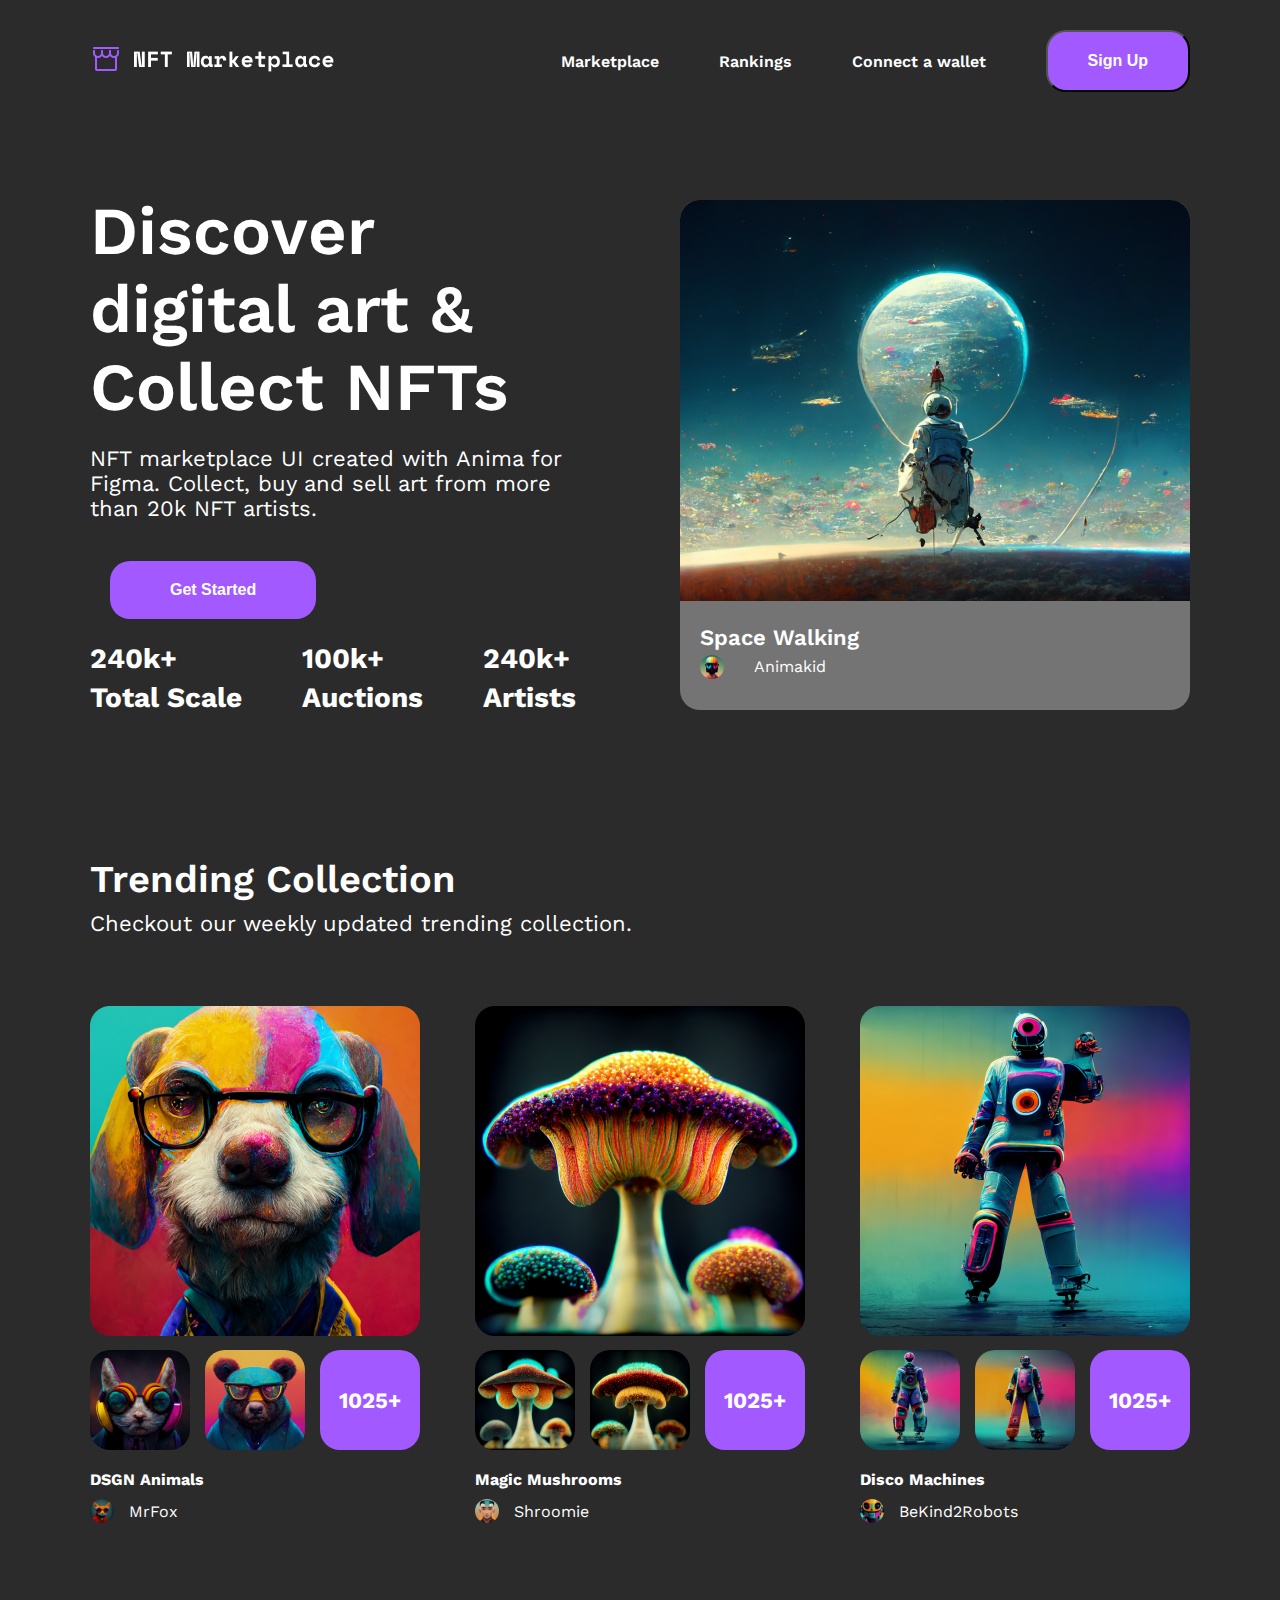
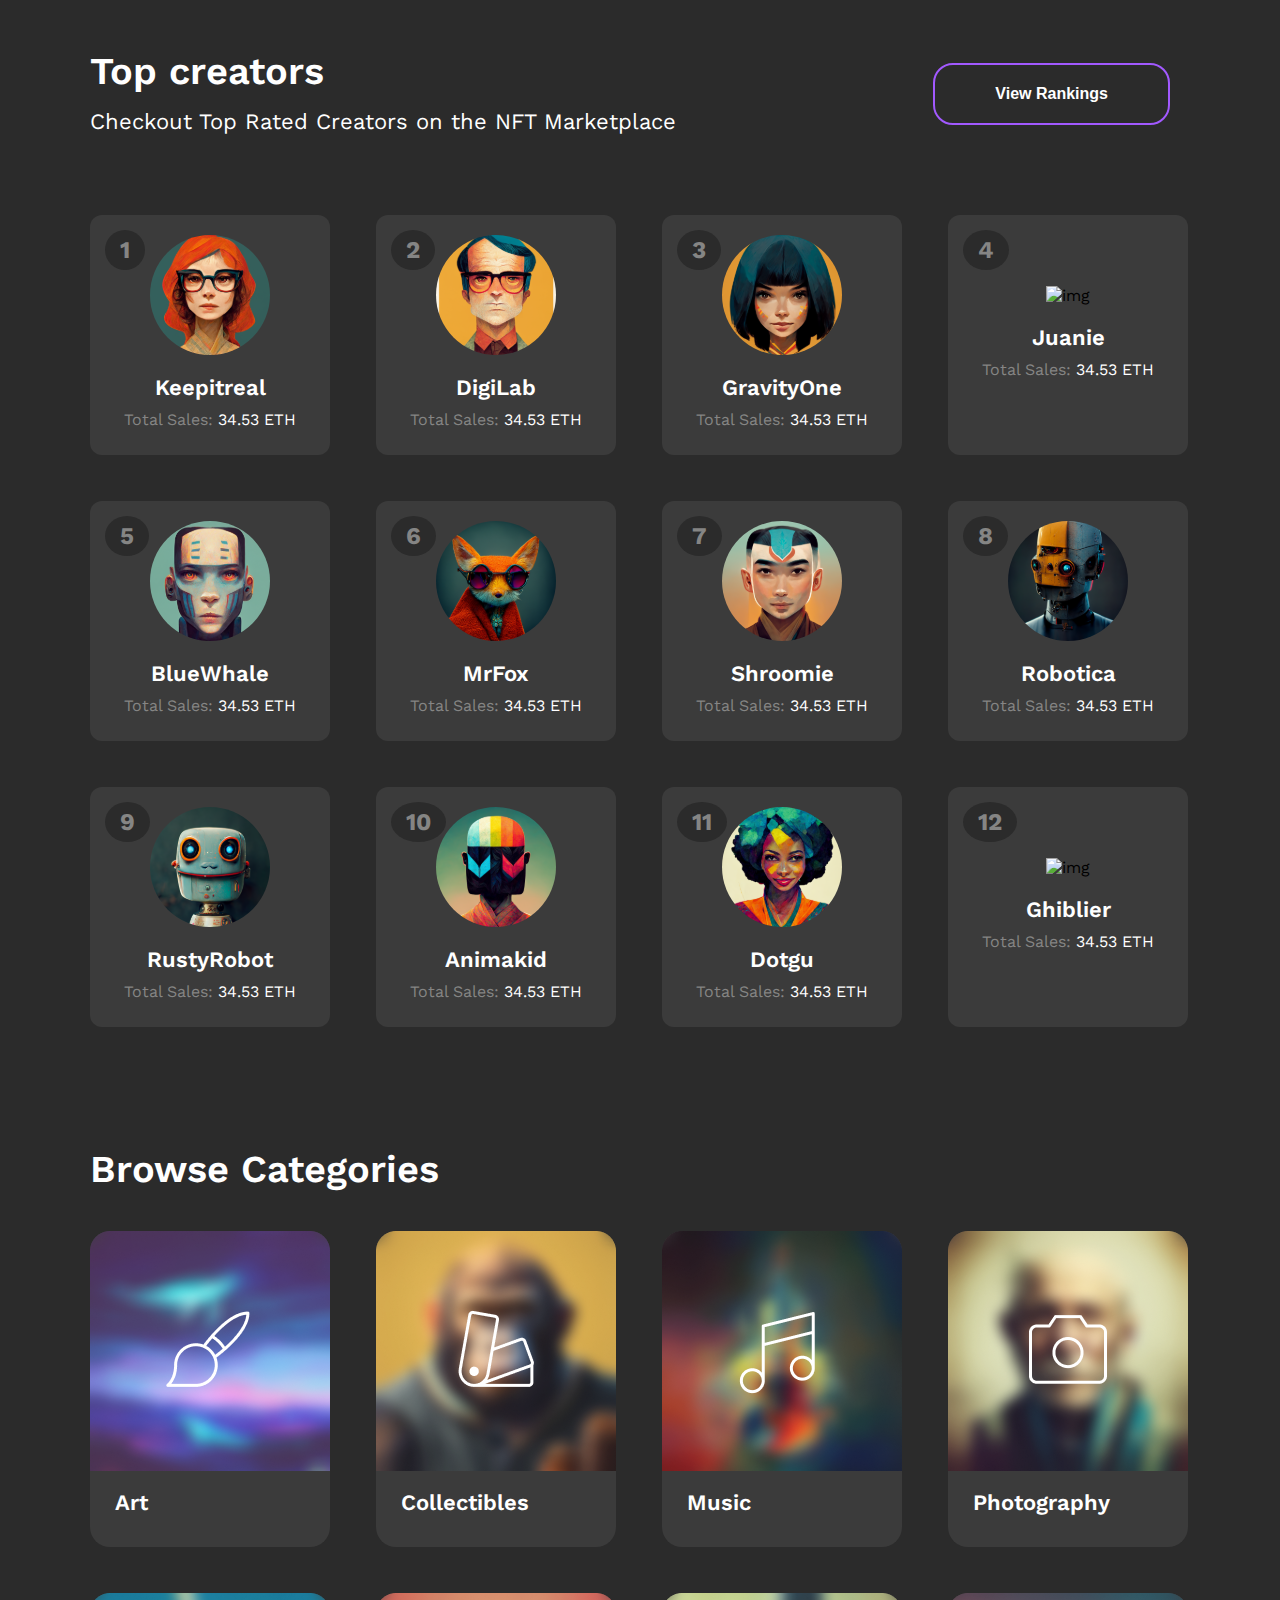
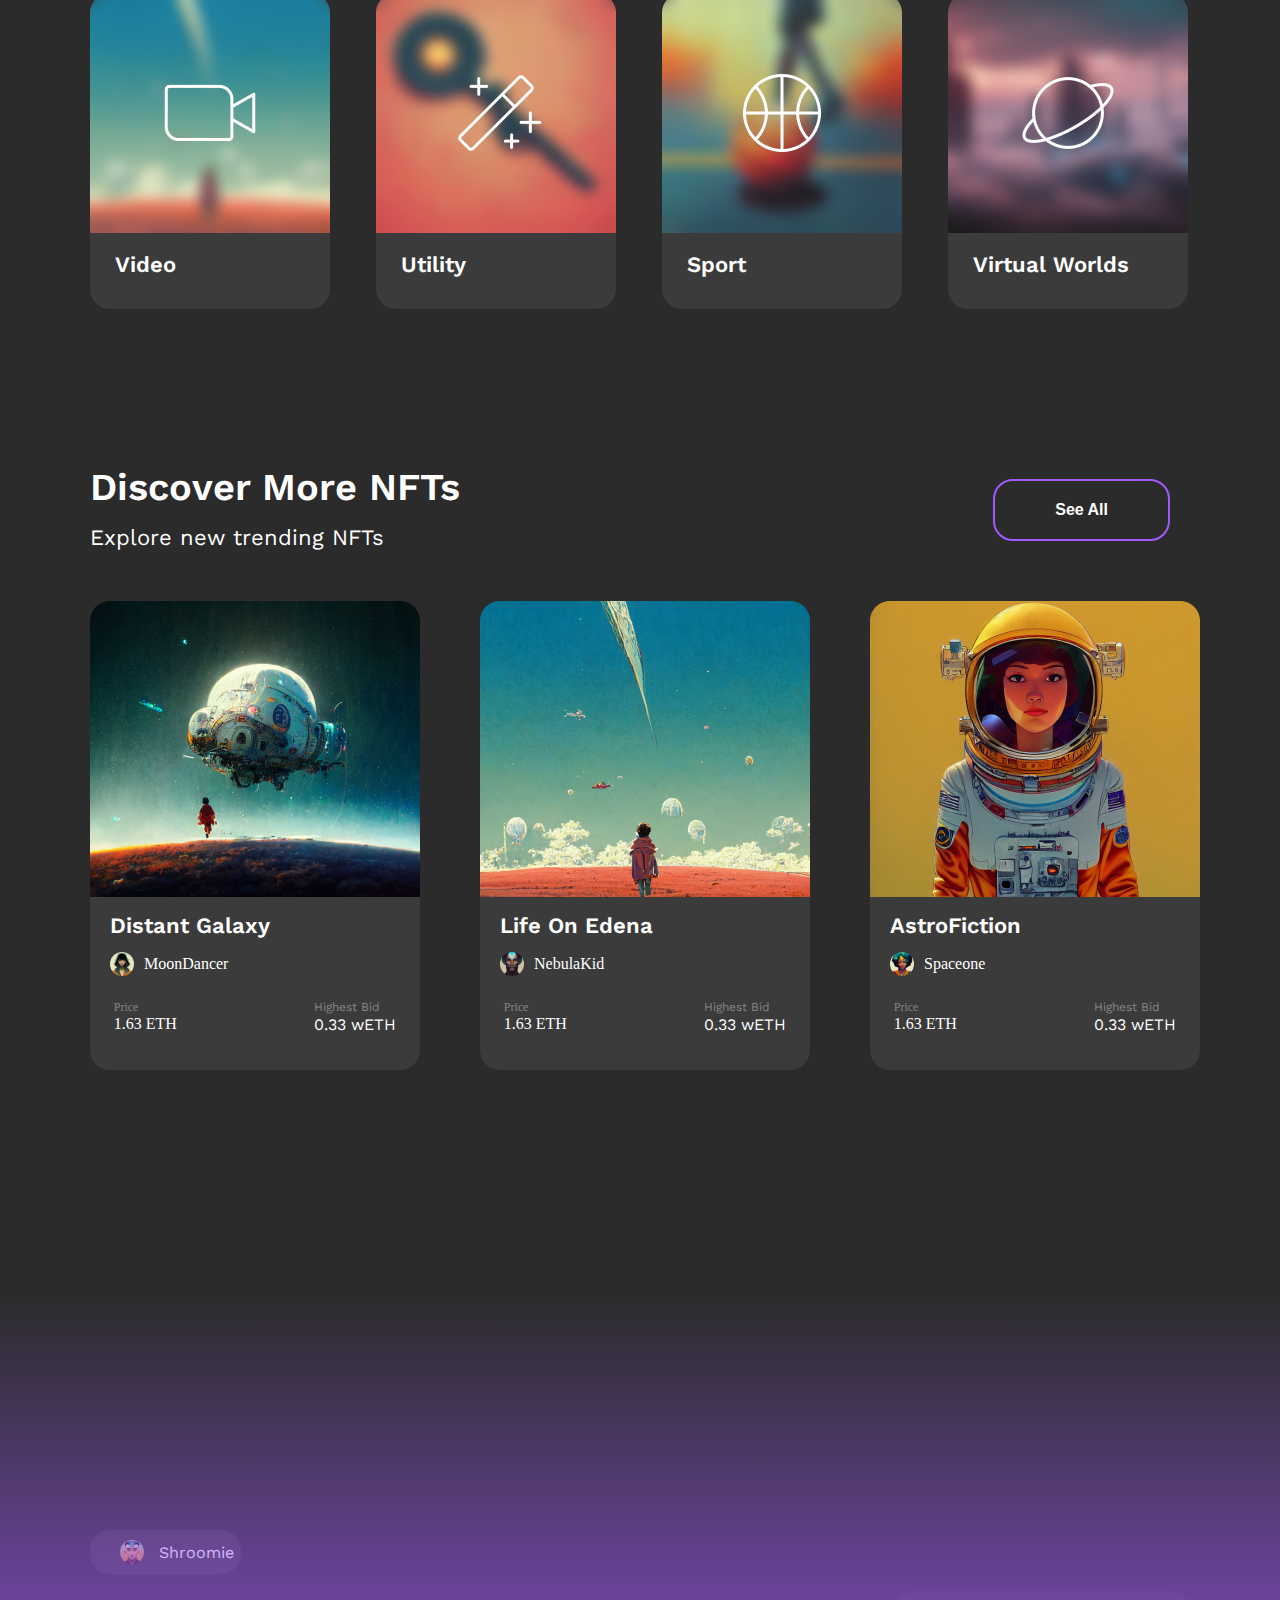
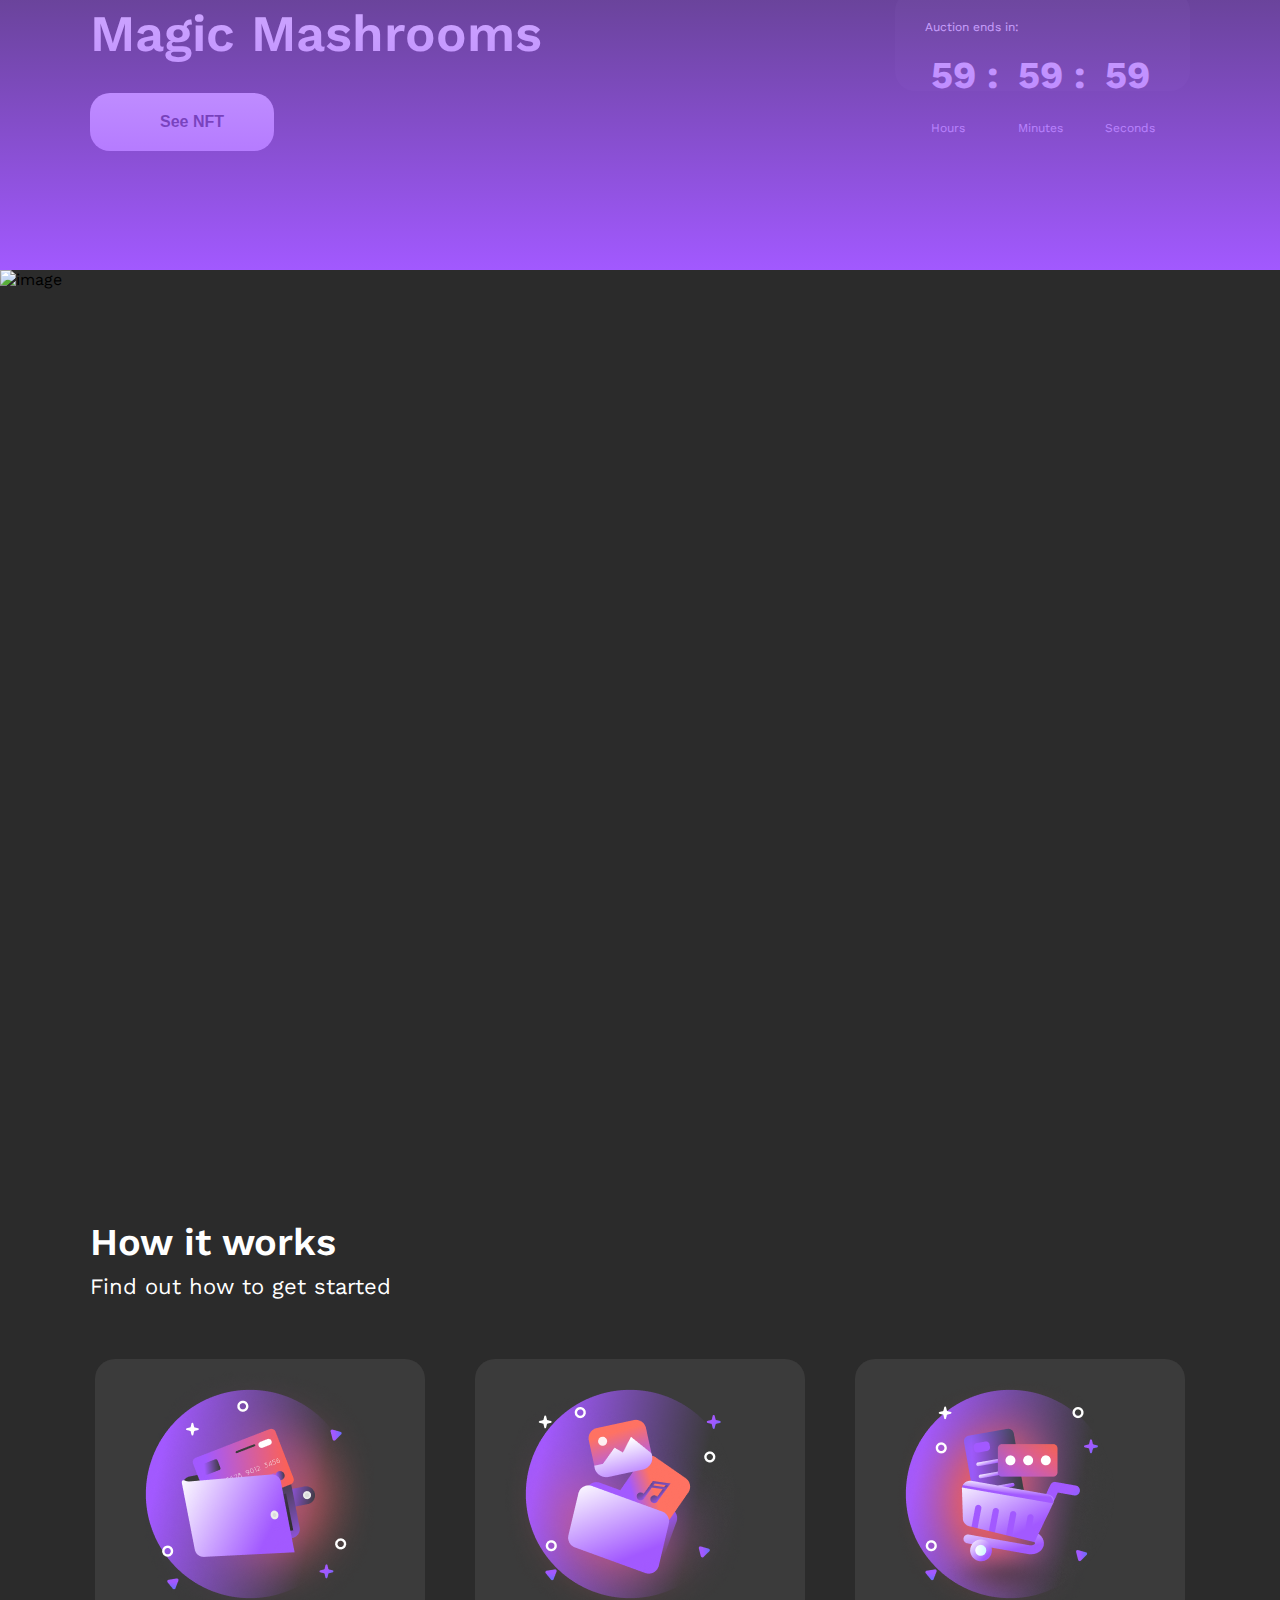
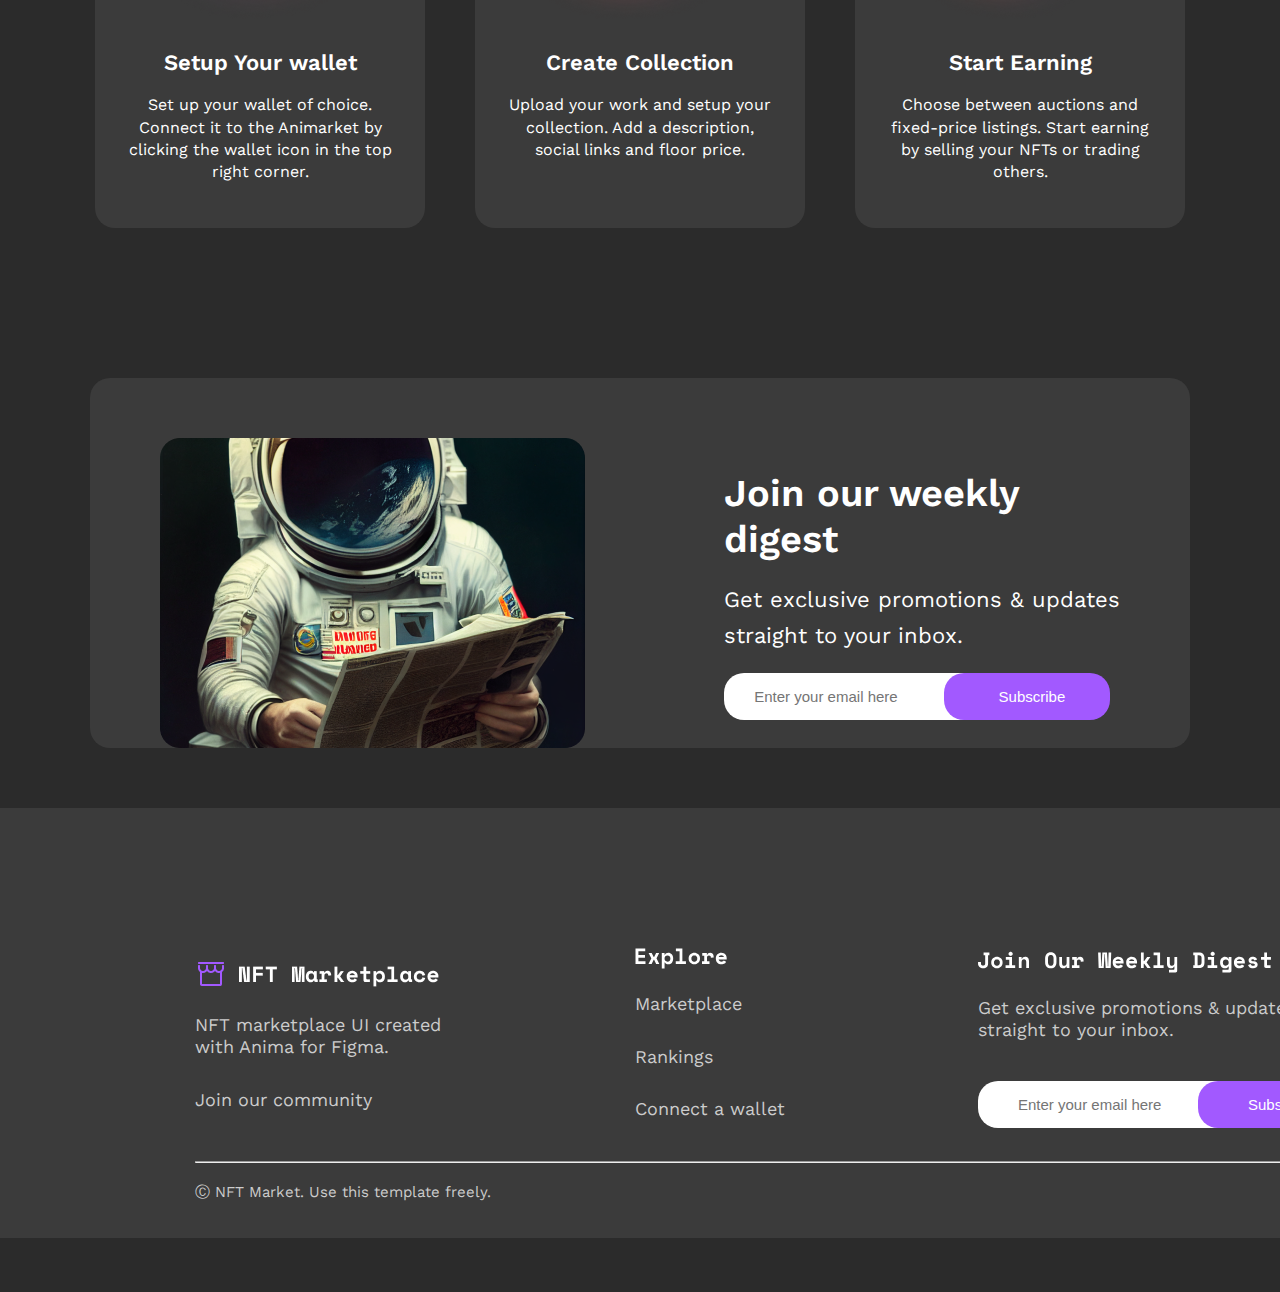
==== index.html @ fbba8bc4 "butkon" ====
<!DOCTYPE html>
<html lang="en">
<head>
    <meta charset="UTF-8">
    <meta name="viewport" content="width=device-width, initial-scale=1.0">
    <title>nft</title>
    <link rel="stylesheet" href="./style.css">
    <link href="https://fonts.googleapis.com/css2?family=Work+Sans:ital,wght@0,100..900;1,100..900&display=swap" rel="stylesheet">
    <link href="https://unpkg.com/aos@2.3.1/dist/aos.css" rel="stylesheet">
</head>
<body>
    <header id="header">
        <div class="container">
            <div class="header">
           <div class="header-img">
            <img src="./img/logo.png" alt="img">
           </div>
           <div class="header-nav">
            <a href="./marketplace.html">Marketplace</a>
            <a href="#">Rankings</a>
            <a href="#">Connect a wallet</a>
            <button><ion-icon name="person-outline"></ion-icon>Sign Up</button>
           </div>
            </div>
        </div>
    </header>
    <section id="hero">
        <div class="container">
            <div class="hero">
                <div class="hero-text">
                  <h1>Discover <br>digital art & <br> Collect NFTs</h1>
                    <p>NFT marketplace UI created with Anima for <br>Figma. Collect, buy and sell art from more <br>than 20k NFT artists.</p>
                    <button><ion-icon name="rocket-outline"></ion-icon>Get Started</button> 
                    <div class="hero-text-bottom">
                    <h4>240k+ <br>
                   <span>Total Scale</span></h4>
                   <h4>100k+ <br>
                    <span>Auctions</span> </h4>
                 <h4>240k+ <br>
                        <span>Artists</span></h4>
                   </div>
                </div>
                <div class="hero-img">
                    <img src="./Image Placeholder.png" alt="img">
                    <h4>Space Walking</h4>
                    <div class="hero-img-photo">
                        <img src="./Avatar.svg" alt="img">
                        <h6>Animakid</h6>
                    </div>
                </div>
            </div>
        </div>
    </section>
    <section id="magic">
        <div class="container">
            <div class="magic-text">
            <h1>Trending Collection</h1>
            <h4>Checkout our weekly updated trending collection.</h4>
            </div>
            <div class="magic">
            <div class="magic-img">
                <img src="./Primary Photo Placeholder.png" alt="img">
                <div class="magic-flex">
                    <img src="./Secondary Photo Placeholder 2.svg" alt="img">
                    <img src="./Secondary Photo Placeholder 3.svg" alt="img">
                    <div class="magic-right">
                        <h6>1025+</h6>
                    </div>
                </div>
                <h4>DSGN Animals</h4>
                <div class="fox">
                    <img src="./fox.svg" alt="img">
                    <a href="#">MrFox</a>
                </div>
            </div>
            <div class="magic-img">
                <img src="./Primary Photo Placeholder (4).png" alt="img">
                <div class="magic-flex">
                    <img src="./Secondary Photo Placeholder3.svg" alt="img">
                    <img src="./Secondary Photo Placeholder4.svg" alt="img">
                    <div class="magic-right">
                        <h6>1025+</h6>
                    </div>
                </div>
                <h4>Magic Mushrooms</h4>
                <div class="fox">
                    <img src="./Avatar (1)2.svg" alt="img">
                    <a href="#">Shroomie</a>
                </div>
            </div>
            <div class="magic-img">
                <img src="./Primary Photo Placeholder (3).png" alt="img">
                <div class="magic-flex">
                    <img src="./img5.svg" alt="img">
                    <img src="./Secondary Photo Placeholder6.svg" alt="img">
                    <div class="magic-right">
                        <h6>1025+</h6>
                    </div>
                </div>
                <h4>Disco Machines</h4>
                <div class="fox">
                    <img src="./Avatar (1)3.svg" alt="img">
                    <a href="#">BeKind2Robots</a>
                </div>
            </div>
            </div>
        </div>
    </section>
    <section id="top">
        <div class="container">
            <div class="top-text">
                <h1>Top creators <br> <span>Checkout Top Rated Creators on the NFT Marketplace</span></h1>
               <div class="top-text-btn">
                <button><ion-icon name="rocket-outline"></ion-icon>  View Rankings</button>
               </div>
            </div>
            <div class="top">
         <div class="top-card">
            <h2>1</h2>
            <img src="./Avatar (1).svg" alt="img">
            <h3>Keepitreal </h3>
            <h4> <span> Total Sales:</span>
                34.53 ETH</h4>

         </div>
         <div class="top-card">
            <h2>2</h2>
            <img src="./Avatar (2).svg" alt="img">
            <h3>DigiLab</h3>
            <h4> <span> Total Sales:</span>
                34.53 ETH</h4>
         </div>
         <div class="top-card">
            <h2>3</h2>
            <img src="./Avatar (3).svg" alt="img">
            <h3>GravityOne</h3>
            <h4> <span> Total Sales:</span>
                34.53 ETH</h4>
         </div>
         <div class="top-card">
            <h2>4</h2>
            <img src="./Avatar (4).svg" alt="img">
            <h3>Juanie </h3>
            <h4> <span> Total Sales:</span>
                34.53 ETH</h4>
         </div>
         <div class="top-card">
            <h2>5</h2>
            <img src="./Avatar (5).svg" alt="img">
            <h3>BlueWhale</h3>
            <h4> <span> Total Sales:</span>
                34.53 ETH</h4>
         </div>
         <div class="top-card">
            <h2>6</h2>
            <img src="./Avatar (6).svg" alt="img">
            <h3>MrFox</h3>
            <h4> <span> Total Sales:</span>
                34.53 ETH</h4>
         </div>
         <div class="top-card">
            <h2>7</h2>
            <img src="./Avatar (7).svg" alt="img">
            <h3>Shroomie </h3>
            <h4> <span> Total Sales:</span>
                34.53 ETH</h4>
         </div>
         <div class="top-card">
            <h2>8</h2>
            <img src="./Avatar (8).svg" alt="img">
            <h3>Robotica</h3>
            <h4> <span> Total Sales:</span>
                34.53 ETH</h4>
         </div>
         <div class="top-card">
            <h2>9</h2>
            <img src="./Avatar (9).svg" alt="img">
            <h3>RustyRobot</h3>
            <h4> <span> Total Sales:</span>
                34.53 ETH</h4>
         </div>
         <div class="top-card">
            <h2>10</h2>
            <img src="./Avatar (10).svg" alt="img">
            <h3>Animakid</h3>
            <h4> <span> Total Sales:</span>
                34.53 ETH</h4>
         </div>
         <div class="top-card">
            <h2>11</h2>
            <img src="./Avatar (11).svg" alt="img">
            <h3>Dotgu</h3>
            <h4> <span> Total Sales:</span>
                34.53 ETH</h4>
         </div>
         <div class="top-card">
            <h2>12</h2>
            <img src="./Avatar (12).svg" alt="img">
            <h3>Ghiblier</h3>
            <h4> <span> Total Sales:</span>
                34.53 ETH</h4>
         </div>
            </div>
        </div>
    </section>
    <section id="art">
        <div class="container">
            <div class="art-text">
                <h1>Browse Categories</h1>
            </div>
            <div class="art">
          <div class="art-block">
            <img src="./Category Icon.png" alt="img">
            <h4>Art</h4>
          </div>
          <div class="art-block">
            <img src="./Category Icon (2).png" alt="img">
            <h4>Collectibles</h4>
          </div>
          <div class="art-block">
            <img src="./Category Icon (3).png" alt="img">
            <h4>Music</h4>
          </div>
          <div class="art-block">
            <img src="./Category Icon (4).png" alt="img">
            <h4>Photography</h4>
          </div>
          <div class="art-block">
            <img src="./Category Icon (5).png" alt="img">
            <h4>Video</h4>
          </div>
          <div class="art-block">
            <img src="./Category Icon (6).png" alt="img">
            <h4>Utility</h4>
          </div>
          <div class="art-block">
            <img src="./Category Icon (7).png" alt="img">
            <h4>Sport</h4>
          </div>
          <div class="art-block">
            <img src="./Category Icon (8).png" alt="img">
            <h4>Virtual Worlds</h4>
          </div>
            </div>
        </div>
    </section>
    <section id="more">
        <div class="container">
            <div class="more-text">
                <h1>Discover More NFTs<br> <span>Explore new trending NFTs</span></h1>
               <div class="more-text-btn">
                <button><ion-icon name="eye-outline"></ion-icon>  See All</button>
               </div>
            </div>
            <div class="more">
          <div class="more-cards">
            <img src="./Image Placeholder (1).png" alt="img">
            <h2>Distant Galaxy</h2>
            <div class="more-ava">
                <img src="./Avatar (13).svg" alt="img">
                <h3>MoonDancer</h3>
                </div>
                <div class="more-bottom">
                    <div class="more-left">
                        <p> <span>Price</span> <br>
                            1.63 ETH</p>
                    </div>
                    <div class="more-right">
                        <p> <span>Highest Bid</span><br>
                            0.33 wETH</p>
                </div>
            </div>
          </div>
          <div class="more-cards">
            <img src="./Image Placeholder (2).png" alt="img">
            <h2>Life On Edena</h2>
            <div class="more-ava">
                <img src="./Avatar (14).svg" alt="img">
                <h3>NebulaKid</h3>
                </div>
                <div class="more-bottom">
                    <div class="more-left">
                        <p> <span>Price</span> <br>
                            1.63 ETH</p>
                    </div>
                    <div class="more-right">
                        <p> <span>Highest Bid</span><br>
                            0.33 wETH</p>
                </div>
            </div>
          </div>
          <div class="more-cards">
            <img src="./Image Placeholder (3).png" alt="img">
            <h2>AstroFiction</h2>
            <div class="more-ava">
                <img src="./Avatar Placeholder (15).svg" alt="img">
                <h3>Spaceone</h3>
                </div>
                <div class="more-bottom">
                    <div class="more-left">
                        <p> <span>Price</span> <br>
                            1.63 ETH</p>
                    </div>
                    <div class="more-right">
                        <p> <span>Highest Bid</span><br>
                            0.33 wETH</p>
                </div>
            </div>
          </div>
            </div>
        </div>
    </section>
    <section id="auction">
        <div class="container">
            <div class="auction-shadow"></div>
            <div class="auction">
             <div class="auction-text">
                <div class="auction-btn">
                <img src="./Avatar (1)2.svg" alt="img">
                <a href="#">Shroomie</a>
                </div>
                <h1>Magic Mashrooms</h1>
                <button><ion-icon name="eye-outline"></ion-icon> See NFT</button>
             </div>
             <div class="auction-right">
                <h5>Auction ends in:</h5>
                <div class="auction-number">
                 <a href="#"> 59  : <br> <span>Hours</span></a>
                 <a href="#"> 59  : <br> <span>Minutes</span></a>
                 <a href="#">59 <br> <span>Seconds</span></a>
                </div>
             </div>
            </div>
        </div>
    </section>
    <div class="wrapper">
        <div class="content">
          <section class="section hero"></section>
          <section class="section gradient-purple"></section>
          <section class="section gradient-blue"></section>
        </div>
        <div class="image-container">
          <img src="https://assets-global.website-files.com/63ec206c5542613e2e5aa784/643312a6bc4ac122fc4e3afa_main%20home.webp" alt="image">
        </div>
      </div>
    <section id="how">
        <div class="container">
            <div class="how-text">
                <h1>How it works</h1>
                <h4>Find out how to get started</h4>
            </div>
            <div class="how">
                <div class="how-card">
                    <div class="how-block">
                    <img src="./Icon.png" alt="img">
                    <h5>Setup Your wallet</h5>
                    <p>Set up your wallet of choice. <br> Connect it to the Animarket by <br>clicking the wallet icon in the top <br> right corner.</p>
                </div>
                </div>
                <div class="how-card">
                    <div class="how-block">
                    <img src="./Icon (1).png" alt="img">
                    <h5>Create Collection</h5>
                    <p>Upload your work and setup your <br>collection. Add a description, <br> social links and floor price.</p>
                </div>
                </div>
                <div class="how-card">
                    <div class="how-block">
                    <img src="./Icon (2).png" alt="img">
                    <h5>Start Earning</h5>
                    <p>Choose between auctions and <br>fixed-price listings. Start earning <br>by selling your NFTs or trading <br> others.</p>
                </div>
                </div>
            </div>
        </div>
    </section>
    <section id="join">
        <div class="container">
            <div class="join">
                <div class="join-bacround">
             <div class="join-img">
                <img src="./Photo.png" alt="img">
             </div>
             <div class="join-text">
              <h1>Join our weekly <br>digest</h1>
              <p>Get exclusive promotions & updates <br>straight to your inbox.</p>
              <div class="btns">
                <input type="text" placeholder="Enter your email here ">
                        <button><ion-icon name="mail-outline"></ion-icon>Subscribe</button>
                </div>
                </div>
              </div>
            </div>
        </div>
    </section>
    <footer id="footer">
        <div class="container">
            <div class="footer">
                <div class="footer-text">
                    <div class="footer-left">
                    <img src="./img/logo.png" alt="img">
                  <h3>NFT marketplace UI created <br> with Anima for Figma.</h3>
                  <h3>Join our community</h3>
                  <div class="icon">
                    <a href="#"><ion-icon name="game-controller-outline"></ion-icon></a>
                    <a href="#"><ion-icon name="logo-youtube"></ion-icon></a>
                    <a href="#"><ion-icon name="logo-twitter"></ion-icon></a>
                    <a href="#"><ion-icon name="logo-instagram"></ion-icon></a>
                </div>
            </div>
            <div class="footer-center">
                <img src="./Explore (1).svg" alt="img">
                <h3>Marketplace</h3>
                <h3>Rankings</h3>
                <h3>Connect a wallet</h3>
            </div>
            <div class="footer-right">
                <img src="./Join our weekly digest.svg" alt="img">
                <h3>Get exclusive promotions & updates <br>straight to your inbox.</h3>              
                <div class="btn">
                    <input type="text" placeholder="Enter your email here ">
                            <button><ion-icon name="mail-outline"></ion-icon>Subscribe</button>
                         </div>
                        </div>
                </div>
                <hr>
                <div class="footer-bottom">
                    <h4>Ⓒ NFT Market. Use this template freely.</h4>
                </div>
            </div>
        </div>
    </footer>
    <script type="module" src="https://unpkg.com/ionicons@7.1.0/dist/ionicons/ionicons.esm.js"></script>
<script nomodule src="https://unpkg.com/ionicons@7.1.0/dist/ionicons/ionicons.js"></script>
<script src="https://unpkg.com/aos@2.3.1/dist/aos.js"></script>
<script>
    AOS.init();
  </script>
</body>
</html>
---- style.css ----
* {
  margin: 0;
  padding: 0;
}
a {
  text-decoration: none;
}
body {
  font-family: "Work Sans", sans-serif;
  background: #2b2b2b;
}
html{
  scroll-behavior: smooth;
}
.container {
  width: 1100px;
  margin: 0 auto;
}
/* HEADER */
#header {
  padding: 30px 0;
  position: sticky;
  top: 0;
  background: #2b2b2b;
  z-index: 99;
}
.header {
  display: flex;
  align-items: center;
  justify-content: space-between;
}
.header-nav {
  display: flex;
  align-items: center;
  gap: 60px;
  a {
    color: white;
    font-size: 16px;
    font-weight: 600;
  }
  button {
    color: white;
    padding: 20px 40px;
    font-size: 16px;
    font-weight: 600;
    background: #a259ff;
    border-radius: 20px;
  }
}
/* HEADER */
/* HERO */
#hero {
  padding: 70px 0;
}
.hero {
  display: flex;
  align-items: center;
  justify-content: space-between;
}
.hero-text {
  h1 {
    color: white;
    font-size: 67px;
    font-weight: 600;
  }
  p {
    padding: 20px 0;
    color: white;
    font-size: 22px;
    font-weight: 400;
  }
  button {
    margin: 20px;
    color: white;
    padding: 20px 60px;
    border: none;
    font-size: 16px;
    font-weight: 600;
    background: #a259ff;
    border-radius: 20px;
  }
}
.hero-text-bottom {
  display: flex;
  align-items: center;
  gap: 60px;
  h4 {
    color: white;
    font-size: 28px;
    font-weight: 700;
    line-height: 39.2px;
  }
}
.hero-img {
  width: 510px;
  height: 510px;
  border-radius: 20px;
  background: #757474;
  h4 {
    padding: 20px 0 5px 20px;
    color: white;
    font-size: 22px;
    font-weight: 600;
  }
}
.hero-img-photo {
  padding: 0 20px;
  display: flex;
  align-items: center;
  gap: 30px;
  h6 {
    color: white;
    font-size: 16px;
    font-weight: 400;
  }
}
/* HERO */
/* MAGIC */
#magic {
  padding: 70px 0;
}
.magic {
  display: flex;
  align-items: center;
  justify-content: space-between;
}
.magic-text {
  h1 {
    color: white;
    font-size: 38px;
    font-weight: 600;
  }
  h4 {
    padding: 10px 0;
    color: #ffffff;
    font-size: 22px;
    font-weight: 400;
  }
}
.magic-img {
  margin-top: 60px;
  h4 {
    color: white;
    padding: 10px 0;
  }
}
.magic-flex {
  display: flex;
  align-items: center;
  gap: 15px;
  padding: 10px 0;
}
.magic-right {
  background-color: #a259ff;
  color: white;
  width: 100px;
  height: 100px;
  display: flex;
  align-items: center;
  justify-content: center;
  border-radius: 20px 20px;
  h6 {
    font-size: 22px;
    font-weight: 700;
    text-align: center;
  }
}
.fox {
  display: flex;
  align-items: center;
  gap: 15px;
  a {
    color: white;
    font-size: 16px;
    font-weight: 400;
  }
}
/* MAGIC */
/* TOP */
#top {
  padding: 50px 0;
}
.top {
  padding-top: 70px;
  display: flex;
  flex-wrap: wrap;
  gap: 46px;
}
.top-text {
  display: flex;
  align-items: center;
  justify-content: space-between;
  h1 {
    font-size: 38px;
    font-weight: 600;
    line-height: 45.6px;
    color: white;
    span {
      font-size: 22px;
      font-weight: 400;
      line-height: 35.2px;
      color: white;
    }
  }
}
.top-text-btn {
  button {
    margin: 20px;
    color: white;
    padding: 20px 60px;
    border: 2px solid #a259ff;
    font-size: 16px;
    font-weight: 600;
    background: transparent;
    border-radius: 20px;
  }
}
.top-card {
  position: relative;
  display: flex;
  flex-direction: column;
  align-items: center;
  justify-content: center;
  width: 240px;
  height: 240px;
  border-radius: 12px;
  background: #3b3b3b;
  h2 {
    position: absolute;
    top: 15px;
    left: 15px;
    padding: 6px 15px;
    border-radius: 50%;
    background: #2b2b2b;
    color: #858584;
  }
  h3 {
    padding: 20px 0 5px 0;
    font-size: 22px;
    font-weight: 600;
    color: white;
  }
  h4 {
    font-size: 16px;
    font-weight: 400;
    line-height: 30px;
    color: white;
    span {
      font-size: 16px;
      font-weight: 400;
      color: #858584;
    }
  }
}
/* TOP */
/* ART */
#art {
  padding: 70px 0;
}
.art-text {
  h1 {
    font-size: 38px;
    font-weight: 600;
    color: white;
  }
}
.art {
  padding-top: 40px;
  display: flex;
  align-items: center;
  flex-wrap: wrap;
  gap: 46px;
}
.art-block {
  width: 240px;
  height: 316px;
  border-radius: 20px 20px;
  background: #3b3b3b;
  h4 {
    padding: 15px 25px;
    color: white;
    left: 90px;
    font-size: 22px;
    font-weight: 600;
  }
}
/* ART */
/* MORE */
#more {
  padding: 80px 0;
}
.more-text {
  display: flex;
  align-items: center;
  justify-content: space-between;
  h1 {
    font-size: 38px;
    font-weight: 600;
    line-height: 45.6px;
    color: white;
    span {
      font-size: 22px;
      font-weight: 400;
      line-height: 35.2px;
      color: white;
    }
  }
}
.more-text-btn {
  button {
    margin: 20px;
    color: white;
    padding: 20px 60px;
    border: 2px solid #a259ff;
    font-size: 16px;
    font-weight: 600;
    background: transparent;
    border-radius: 20px;
  }
}
.more {
  padding-top: 40px;
  display: flex;
  align-items: center;
  gap: 60px;
}
.more-cards {
  width: 330px;
  height: 469px;
  border-radius: 20px 20px;
  background: #3b3b3b;
  h2 {
    padding: 10px 20px;
    font-size: 22px;
    font-weight: 600;
    line-height: 30.8px;
    color: white;
  }
}
.more-ava {
  display: flex;
  align-items: center;
  padding: 0 0 0 20px;
  gap: 10px;
  h3 {
    font-family: Space Mono;
    font-size: 16px;
    font-weight: 400;
    line-height: 22.4px;
    color: white;
  }
}
.more-bottom {
  display: flex;
  align-items: center;
  justify-content: space-around;
  padding-top: 20px;
  gap: 90px;
}
.more-left {
  display: flex;
  align-items: center;
  justify-content: space-between;
  p {
    font-family: Space Mono;
    font-size: 16px;
    font-weight: 400;
    color: white;
    span {
      font-family: Space Mono;
      font-size: 12px;
      font-weight: 400;
      color: #858584;
    }
  }
}
.more-right {
  display: flex;
  align-items: center;
  justify-content: space-between;
  p {
    font-size: 16px;
    font-weight: 400;
    color: white;
    span {
      font-size: 12px;
      font-weight: 400;
      color: #858584;
    }
  }
}
/* MORE */
/* AUCTION */
#auction {
  padding-top: 90px;
  /* width: 1510px; */
  /* height: 440px; */
  background: url(https://s3-alpha-sig.figma.com/img/a6f4/3f93/50c73503d13e1fe1a0e3277804ef1192?Expires=1728259200&Key-Pair-Id=APKAQ4GOSFWCVNEHN3O4&Signature=nEh~id9JF~HnMfrbSGYqLJX3Lcwm7Ll~-miJ0zB9wutf42Proi0uvgv6ynCOUaNxDiusRgjKIAnVKbtrjM~mn8-jrneyGOwbtra8VHqUFldTc9PySJKsImNQVDDyHgf9D1eRYpqAMNoouC4CSDKpvJb7TcDQ6GeasMXfYVbac46PsMQSCpoEhuEF9~si18baVCRxwvYvkI6pphLEphNdyfKqSYPBa-NsDHGjkhb5mnuTCjEafvHdl1tGVlhy4NEkKExY8f72tWu~IBA705aAb3O7LeRPeRsiLvXPaLM5FvQQuT8PHKSEy0d-sB7RfaTBIwYEWkpli7-AVWPGHhNhkQ__)
    no-repeat center/cover;
  min-height: 80vh;
  position: relative;
}
.auction-shadow{
  position: absolute;
  left: 0;
  bottom: 0;
  width: 100%;
  height: 80%;
  background: linear-gradient(180deg, rgba(162, 89, 255, 0) 0%, #A259FF 100%);
}
.auction-btn {
  display: flex;
  align-items: center;
  gap: 15px;
  width: 151px;
  height: 44px;
  padding: 10px 30px;
  border-radius: 20px 20px 20px 20px;
  background: #3b3b3b;
  a {
    color: white;
  }
}
.auction-text {
  h1 {
    padding: 30px 0;
    color: white;
    font-size: 51px;
    font-weight: 600;
    z-index: 99;
  }
  button {
    display: flex;
    align-items: center;
    gap: 20px;
    color: black;
    padding: 20px 50px;
    border: none;
    font-size: 16px;
    font-weight: 600;
    background: white;
    border-radius: 20px;
    ion-icon {
      color: #a259ff;
    }
  }
}
.auction-right {
  width: 295px;
  background: #3b3b3b77;
  color: white;
  height: 100px;
  padding: 30px 0;
  gap: 10px;
  border-radius: 20px 20px;
  h5 {
    padding: 0 30px;
    font-size: 12px;
    font-weight: 400;
    line-height: 13.2px;
    color: white;
  }
}
.auction-number {
  display: flex;
  align-items: center;
  justify-content: center;
  gap: 20px;
  padding: 19px 0;
  a {
    font-size: 38px;
    font-weight: 700;
    color: white;
    span {
      font-size: 12px;
      font-weight: 400;
      color: white;
    }
  }
}
.auction {
  padding-top: 290px;
  display: flex;
  align-items: center;
  justify-content: space-between;
}
* {
  margin: 0;
  padding: 0;
  box-sizing: border-box;
}
.wrapper,
.content {
  position: relative;
  width: 100%;
  z-index: 1;
}
.content {
  overflow-x: hidden;
}
.content .section {
  width: 100%;
  height: 30vh;
}
.content .section.hero {
  background-image: url(https://images.unsplash.com/photo-1589848315097-ba7b903cc1cc?q=80&w=2070&auto=format&fit=crop&ixlib=rb-4.0.3&ixid=M3wxMjA3fDB8MHxwaG90by1wYWdlfHx8fGVufDB8fHx8fA%3D%3D);
  background-position: center center;
  background-repeat: no-repeat;
  background-size: cover;
}
.image-container {
  width: 100%;
  height: 100vh;
  position: absolute;
  top: 0;
  left: 0;
  right: 0;
  z-index: 2;
  perspective: 500px;
  overflow: hidden;
}
.image-container img {
  width: 100%;
  height: 100%;
  object-fit: cover;
  object-position: center center;
}
/* AUCTION */
/* HOW */
#how {
  padding: 90px 0;
}
.how {
  display: flex;
  align-items: center;
  justify-content: space-around;
  gap: 40px;
}
.how-text {
  padding: 50px 0;
  h1 {
    color: white;
    font-size: 38px;
    font-weight: 600;
  }
  h4 {
    padding: 10px 0;
    color: #ffffff;
    font-size: 22px;
    font-weight: 400;
  }
}
.how-card {
  width: 330px;
  height: 469px;
  border-radius: 20px 20px;
  background: #3b3b3b;
}
.how-block {
  img {
    padding: 10px 30px 10px 30px;
  }
  h5 {
    padding: 15px 0;
    font-size: 22px;
    font-weight: 600;
    line-height: 30.8px;
    text-align: center;
    color: white;
  }
  p {
    text-align: center;
    color: white;
    font-size: 16px;
    font-weight: 400;
    line-height: 22.4px;
  }
}
/* HOW */
/* JOIN */
#join {
  padding: 60px 0;
}
.join {
  width: 1, 050px;
  height: 370px;
  padding: 60px 0px 0px 0px;
  gap: 80px;
  border-radius: 20px 20px;
  background: #3b3b3b;
}
.join-bacround {
  display: flex;
  align-items: center;
  justify-content: space-around;
}
.join-text {
  h1 {
    font-size: 38px;
    font-weight: 600;
    line-height: 45.6px;
    color: white;
  }
  p {
    padding: 20px 0;
    font-size: 22px;
    font-weight: 400;
    line-height: 35.2px;
    color: white;
  }
}
.btns {
  position: relative;
  input {
    padding: 15px 30px;
    gap: 12px;
    font-size: 15px;
    border: none;
    border-radius: 20px 20px;
  }
  button {
    position: absolute;
    top: 0;
    right: 10px;
    padding: 15px 45px;
    font-size: 15px;
    border: none;
    display: flex;
    gap: 10px;
    border-radius: 20px 20px;
    background: #a259ff;
    color: white;
  }
}
.btn-right {
  display: flex;
  align-items: center;
  gap: 10px;
  button {
    margin: 20px;
    color: white;
    padding: 20px 60px;
    border: none;
    font-size: 16px;
    font-weight: 600;
    background: #a259ff;
    border-radius: 20px;
  }
}
/* JOIN */
/* FOOTER */
#footer {
  padding-top: 90px;
  width: 1, 980px;
  height: 430px;
  padding: 40px 195px 40px 195px;
  background: #3b3b3b;
}
.footer {
  padding: 70px 0;
}
.footer-text {
  display: flex;
  align-items: center;
  justify-content: space-between;
  padding: 30px 0;
}
.footer-left {
  h3 {
    padding: 20px 0 10px 0;
    color: #cccccc;
    font-size: 18px;
    font-weight: 400;
    line-height: 22.4px;
  }
}
.footer-center {
  h3 {
    padding: 20px 0 10px 0;
    color: #cccccc;
    font-size: 18px;
    font-weight: 400;
    line-height: 22.4px;
  }
}
.footer-right {
  padding-top: 0;
  h3 {
    padding: 20px 0 40px 0;
    color: #cccccc;
    font-size: 18px;
    font-weight: 400;
    line-height: 22.4px;
  }
}
.btn {
  position: relative;
  input {
    padding: 15px 40px;
    gap: 12px;
    font-size: 15px;
    border: none;
    border-radius: 20px 20px;
  }
  button {
    position: absolute;
    top: 0;
    left: 220px;
    padding: 15px 40px;
    font-size: 15px;
    border: none;
    display: flex;
    gap: 10px;
    border-radius: 20px 20px;
    background: #a259ff;
    color: white;
  }
}
.icon {
  display: flex;
  gap: 20px;
  color: #858584;
  a {
    font-size: 20px;
    color: #858584;
  }
}
.footer-bottom{
  padding: 20px 0;
  h4{      
font-size: 15px;
font-weight: 400;
color: #CCCCCC;
}
}
/* FOOTER */
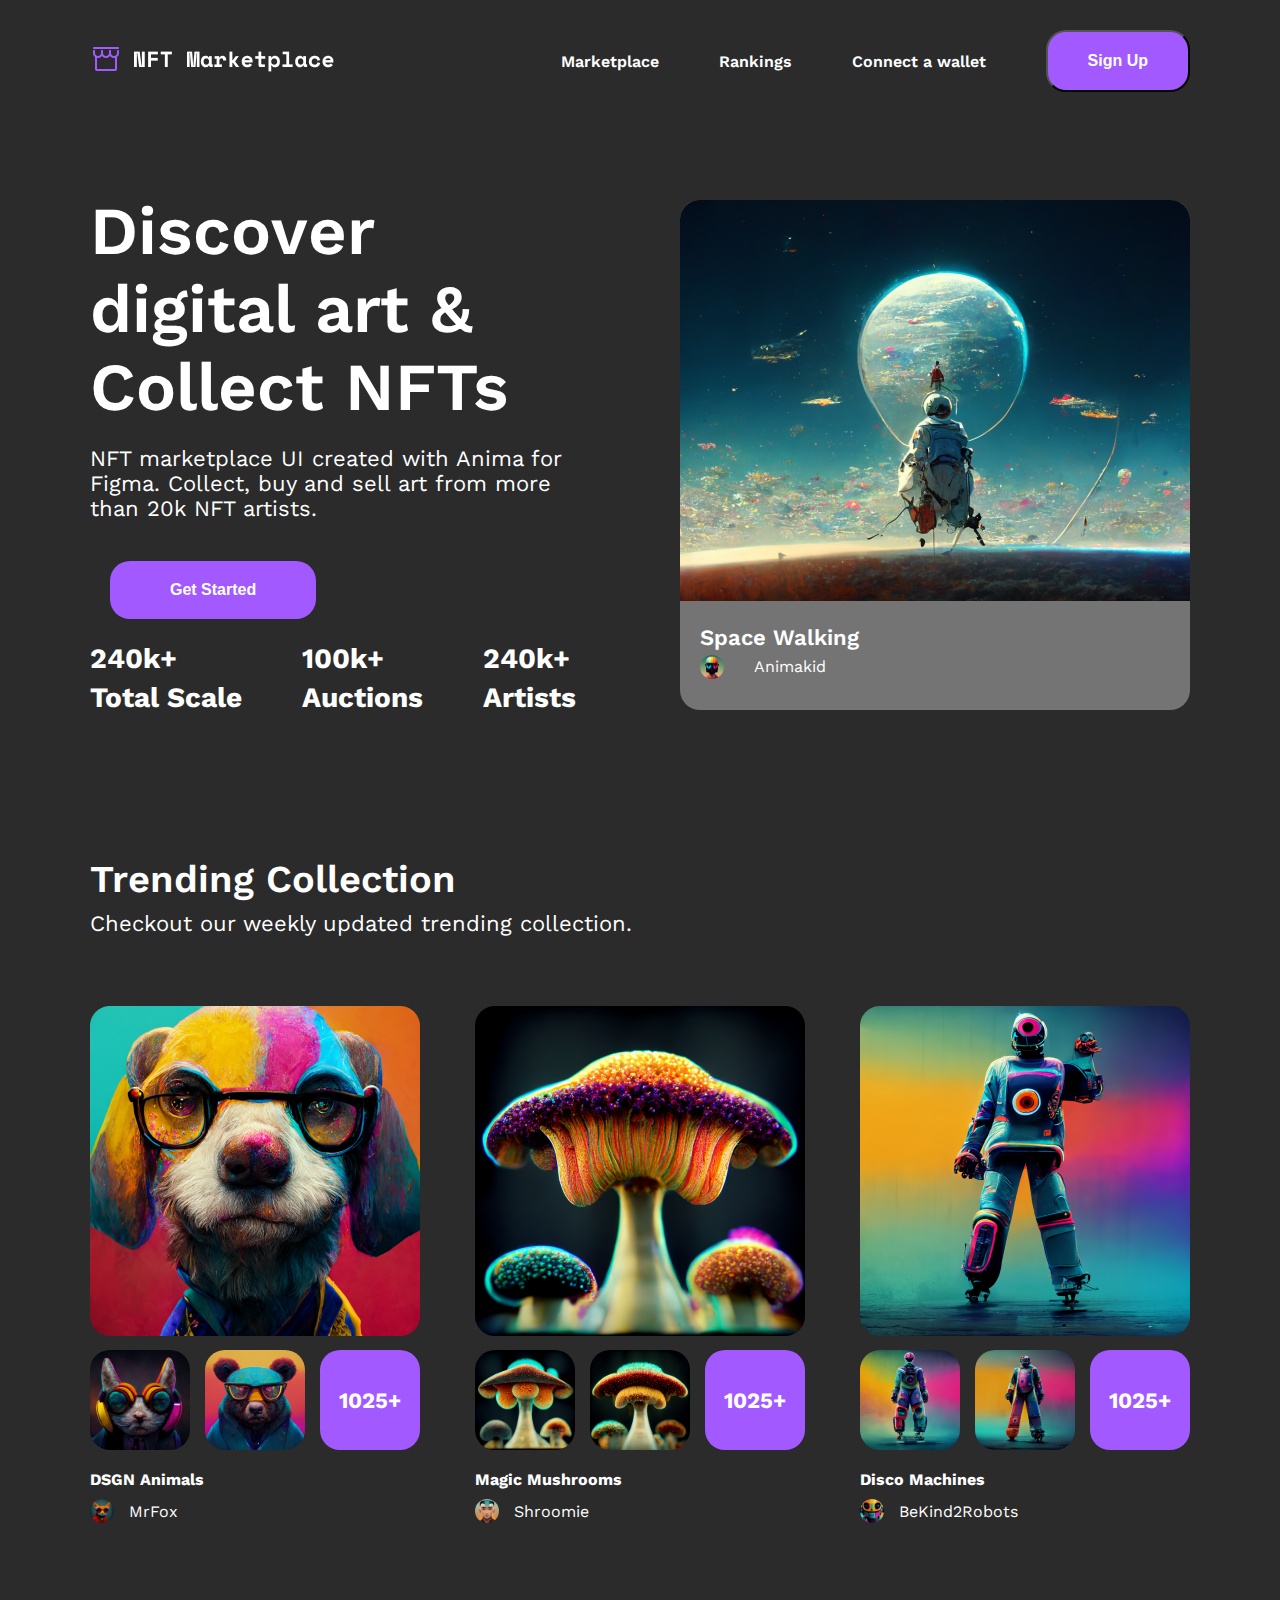
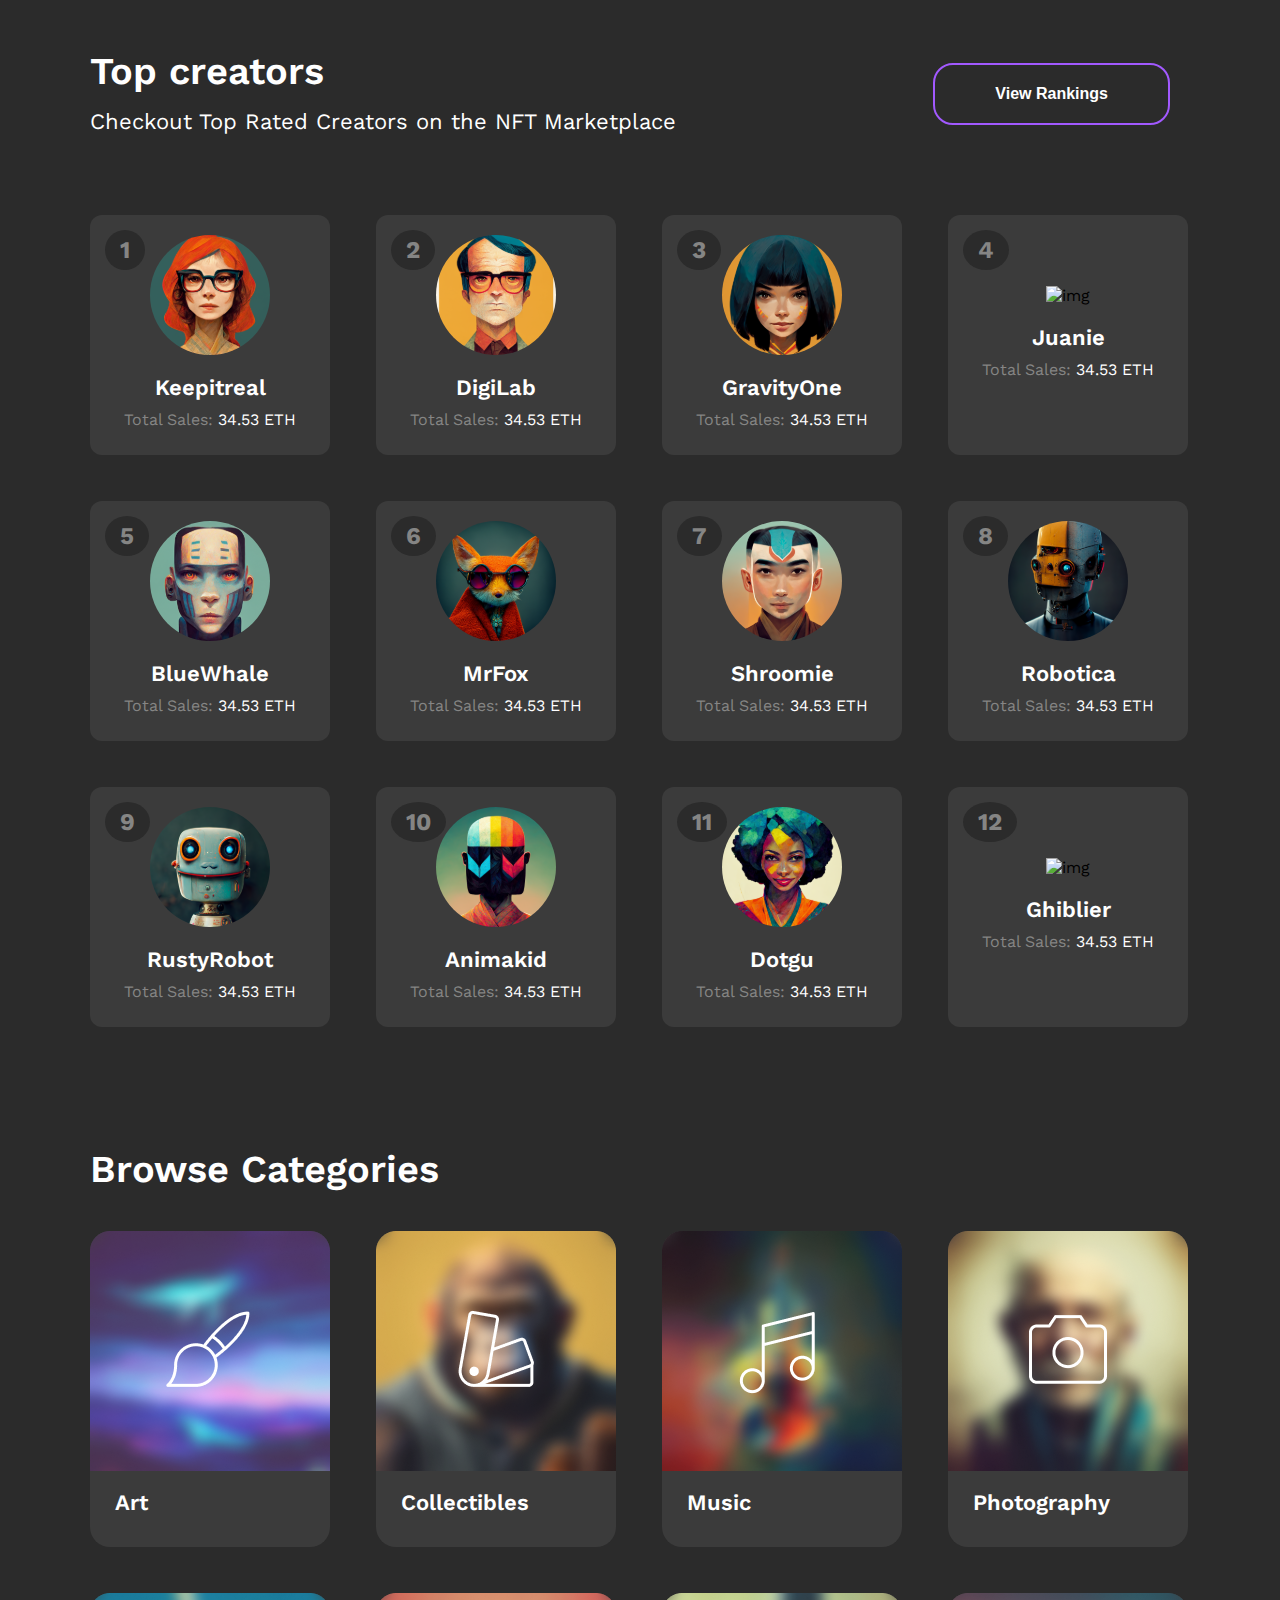
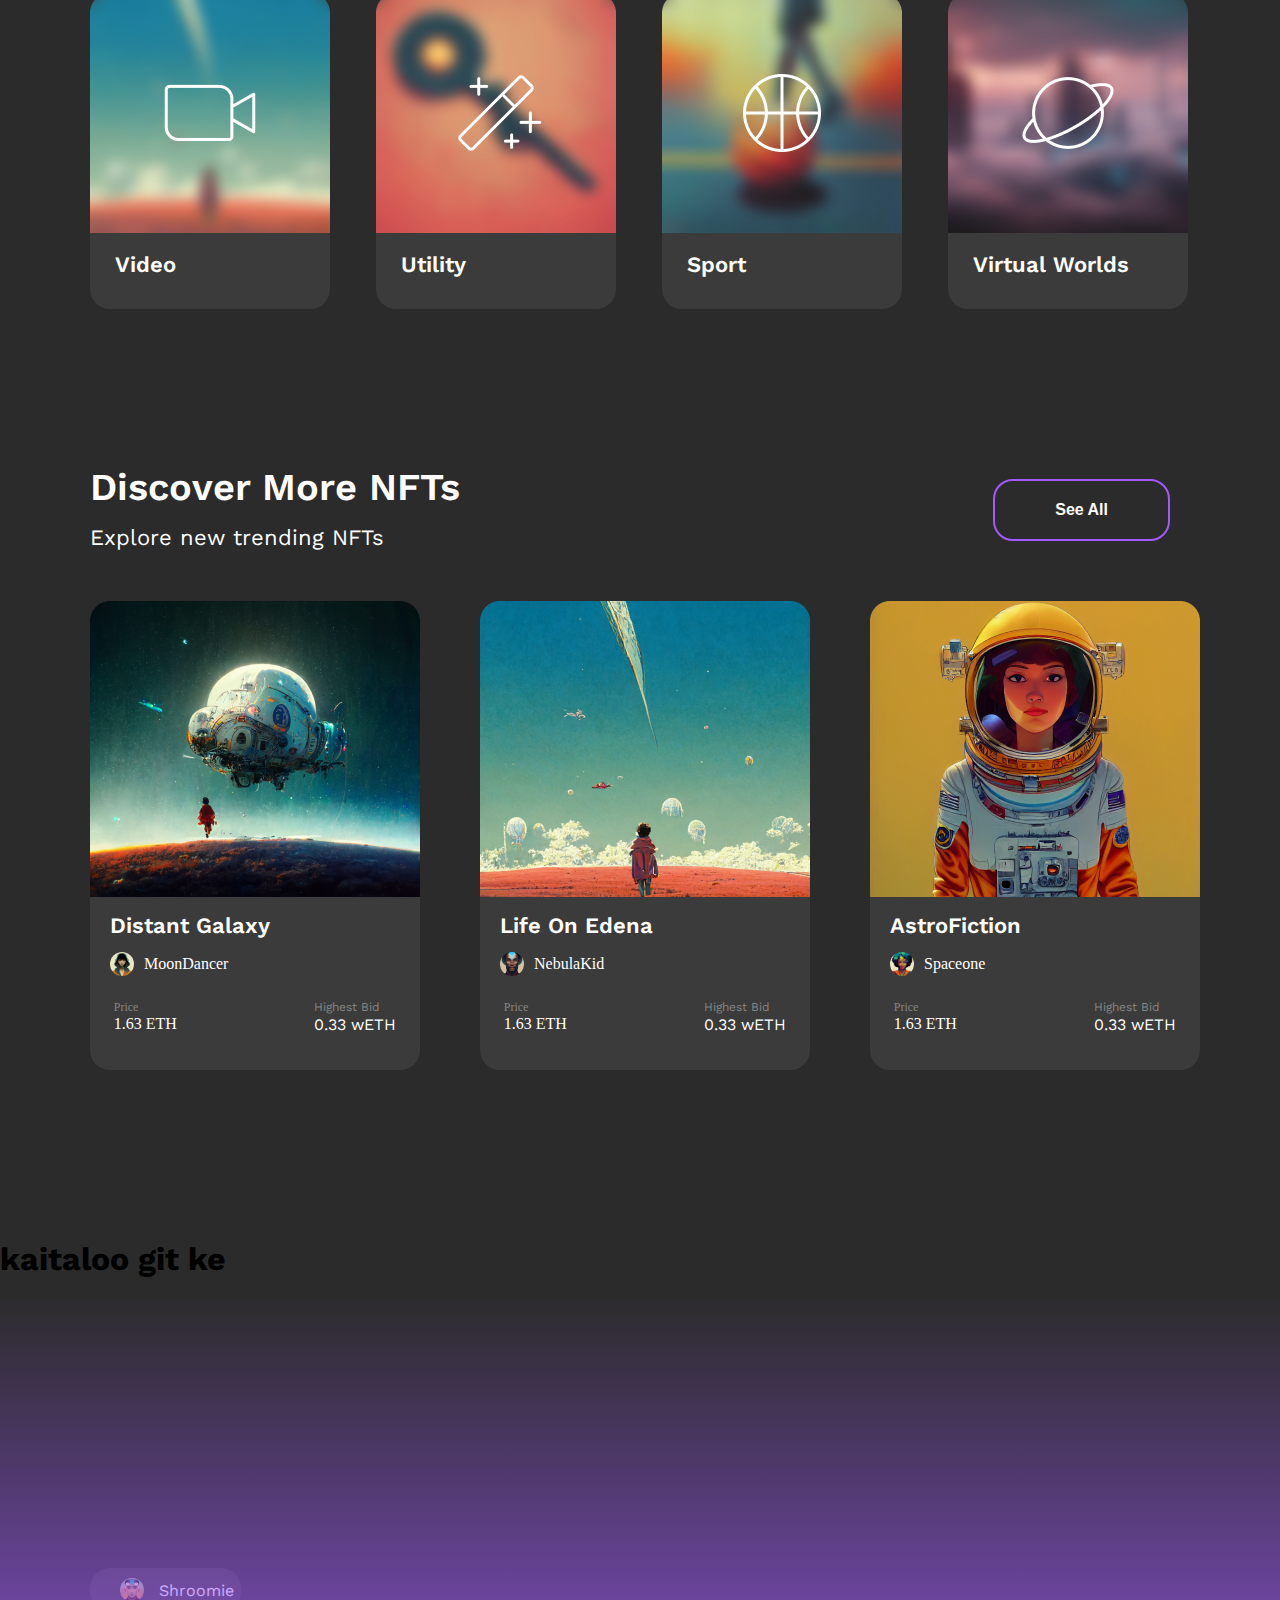
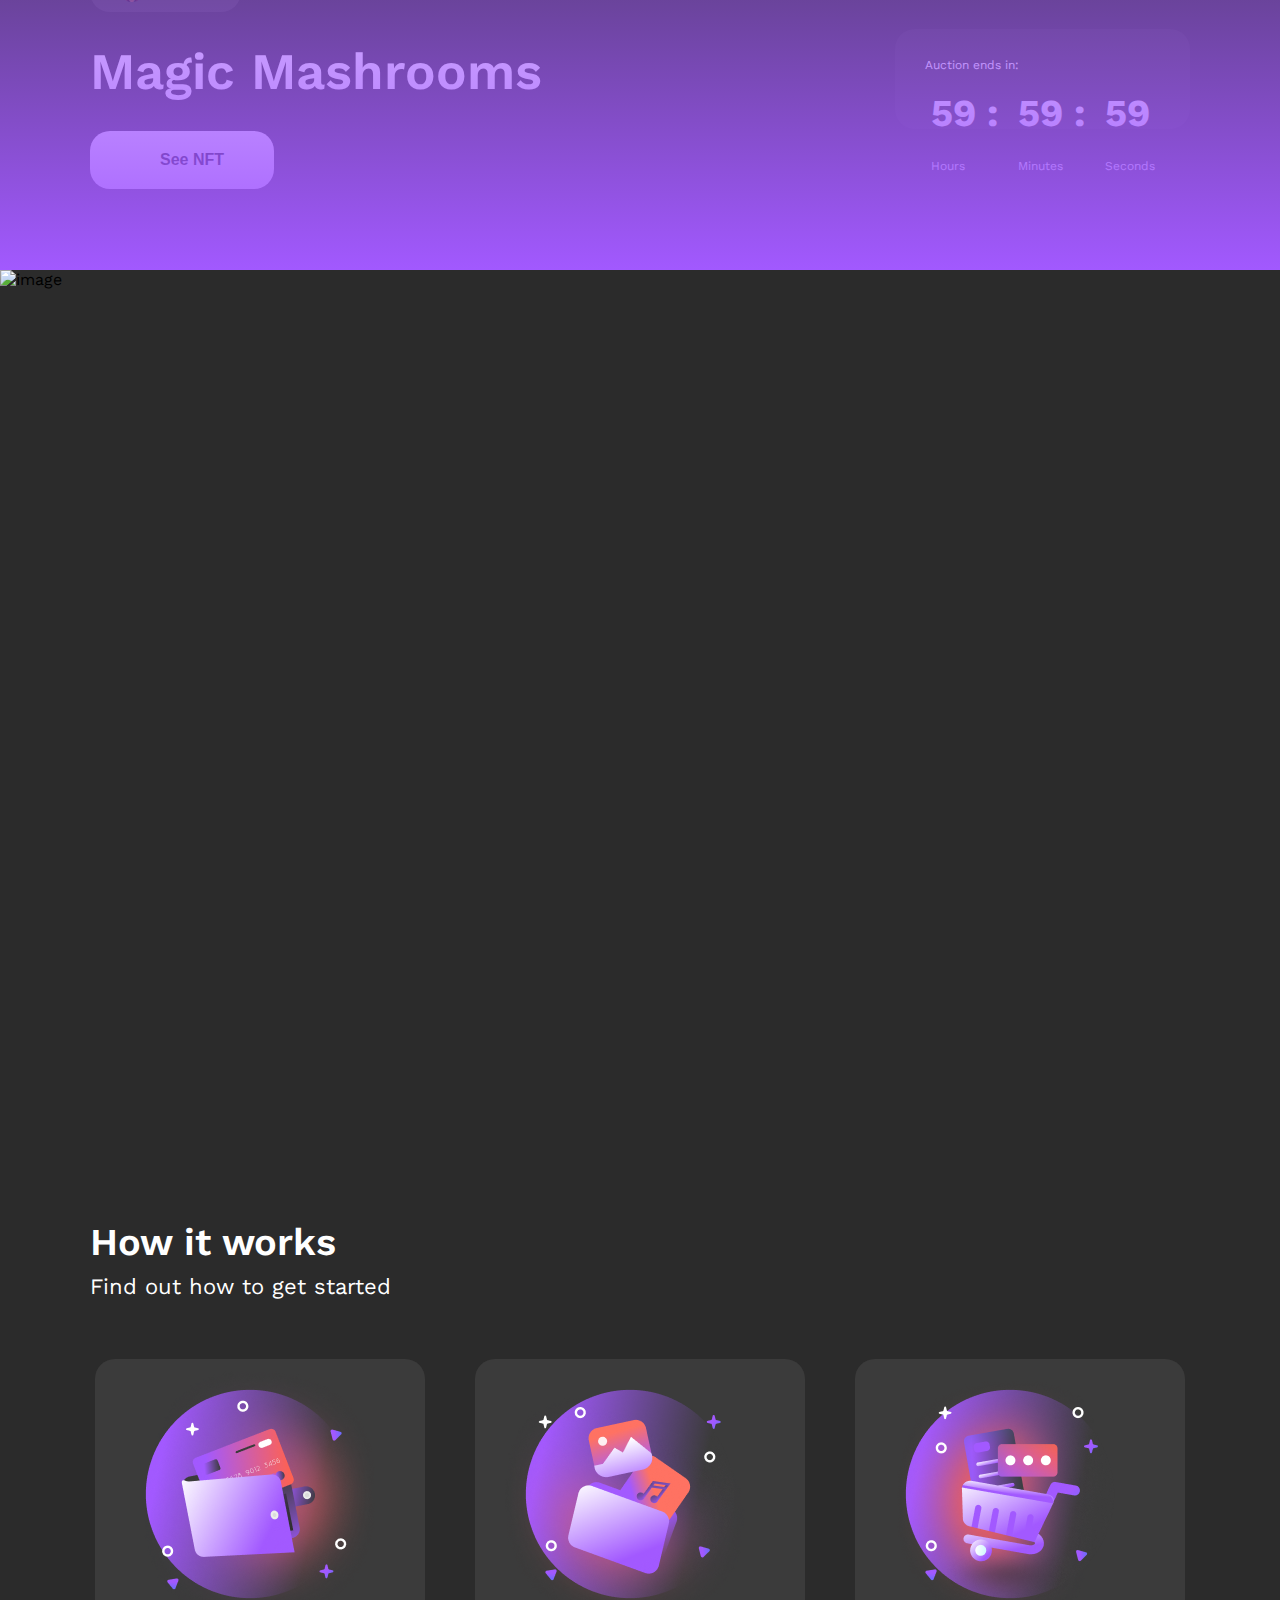
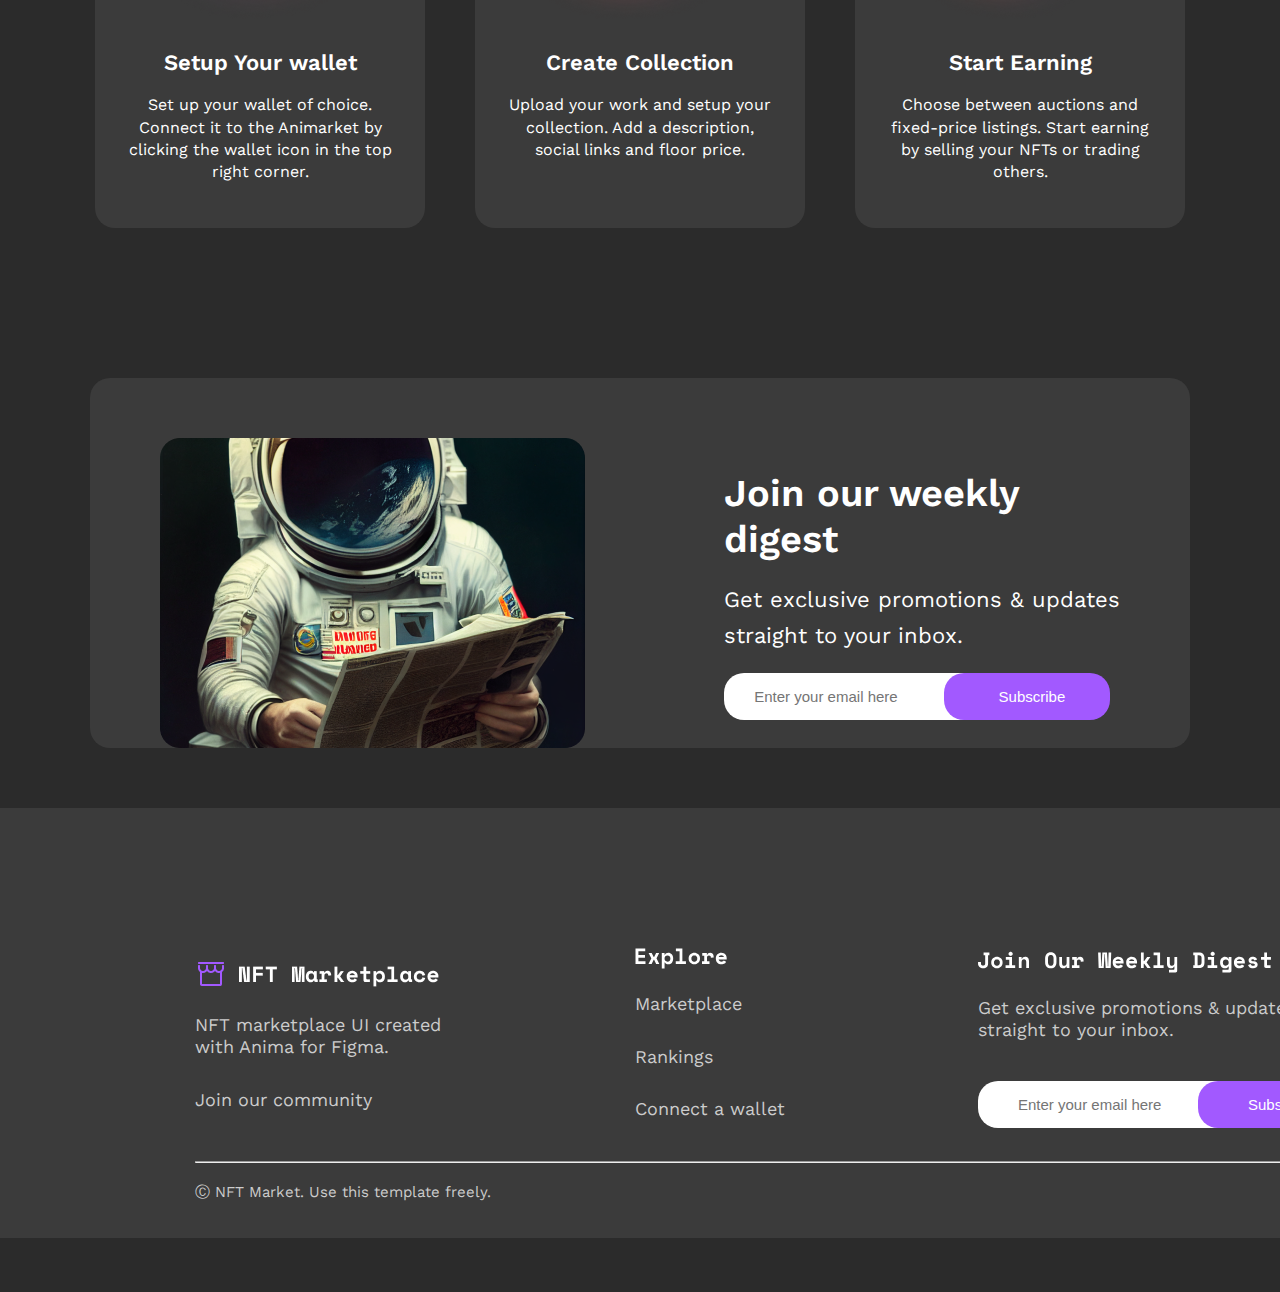
==== commit d37a489b: "kaitaloo" ====
--- a/index.html
+++ b/index.html
@@ -311,6 +311,7 @@
         </div>
     </section>
     <section id="auction">
+        <h1>kaitaloo git ke</h1>
         <div class="container">
             <div class="auction-shadow"></div>
             <div class="auction">
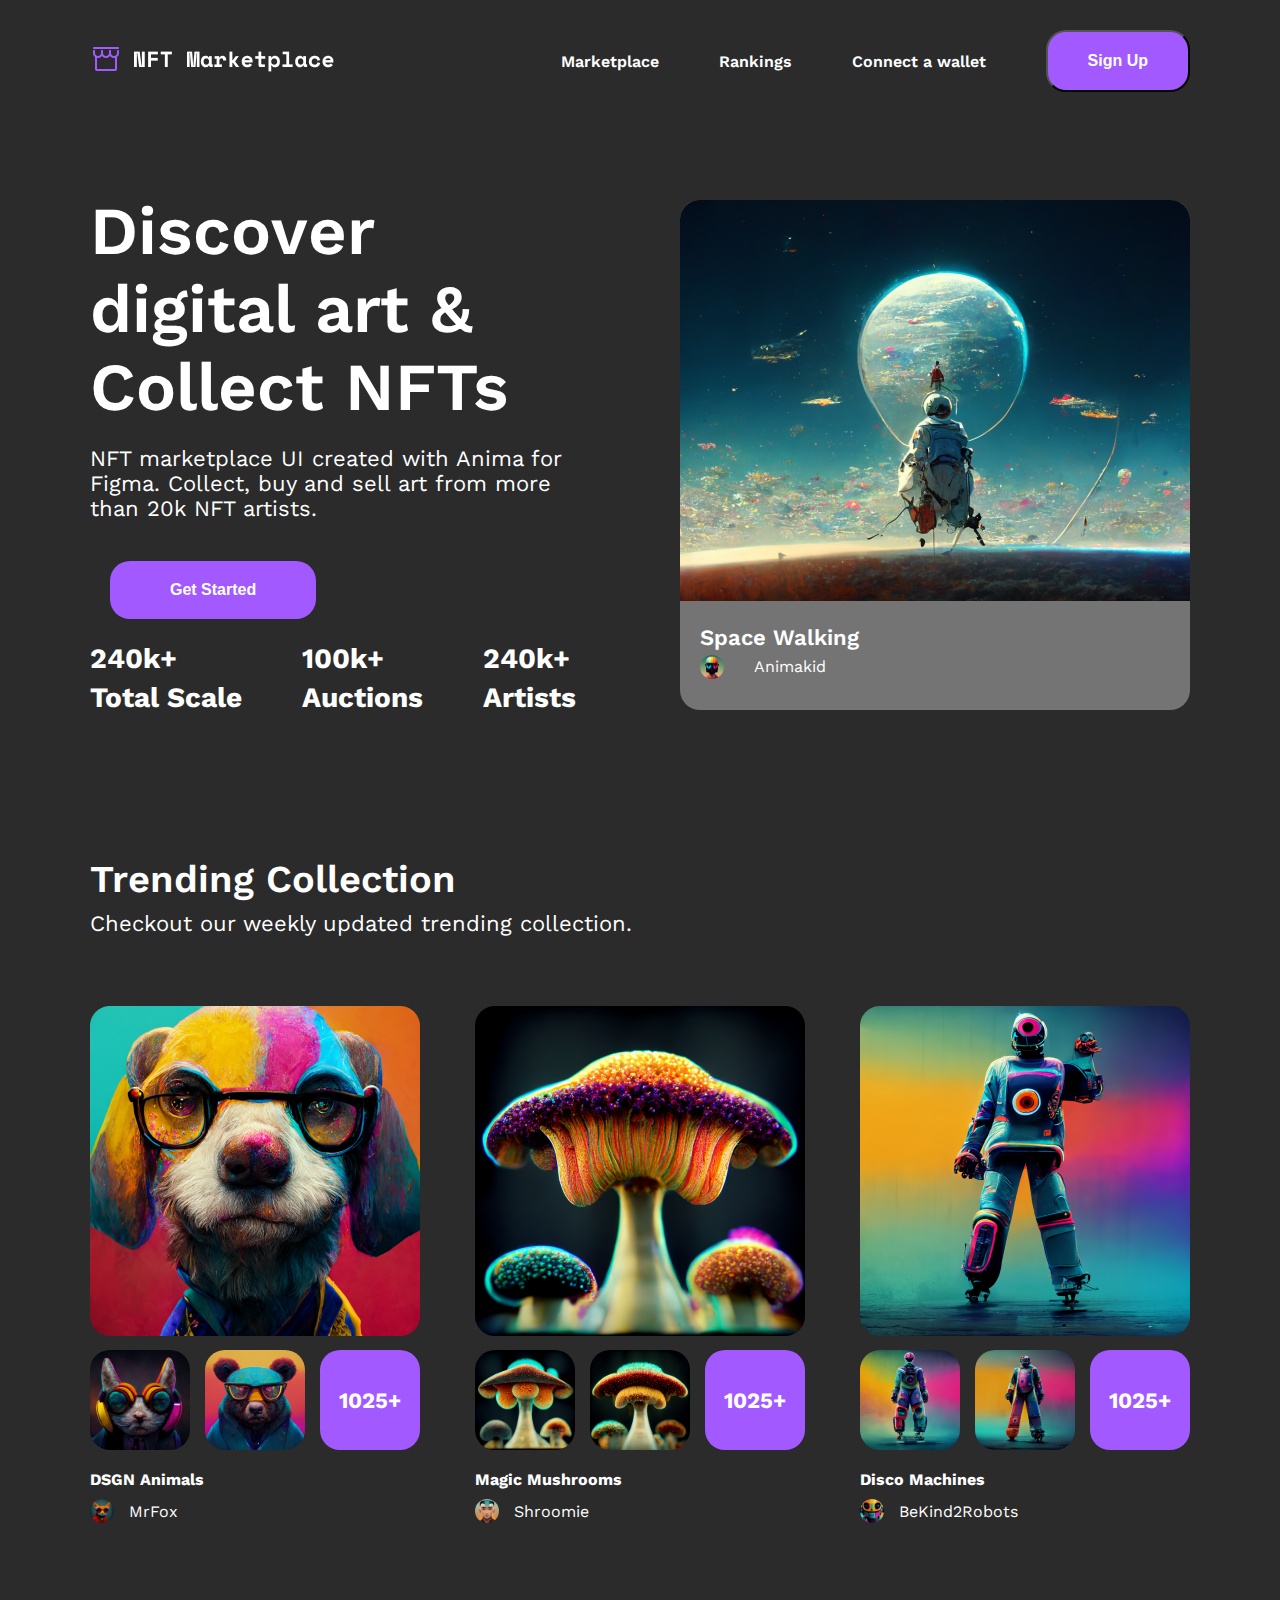
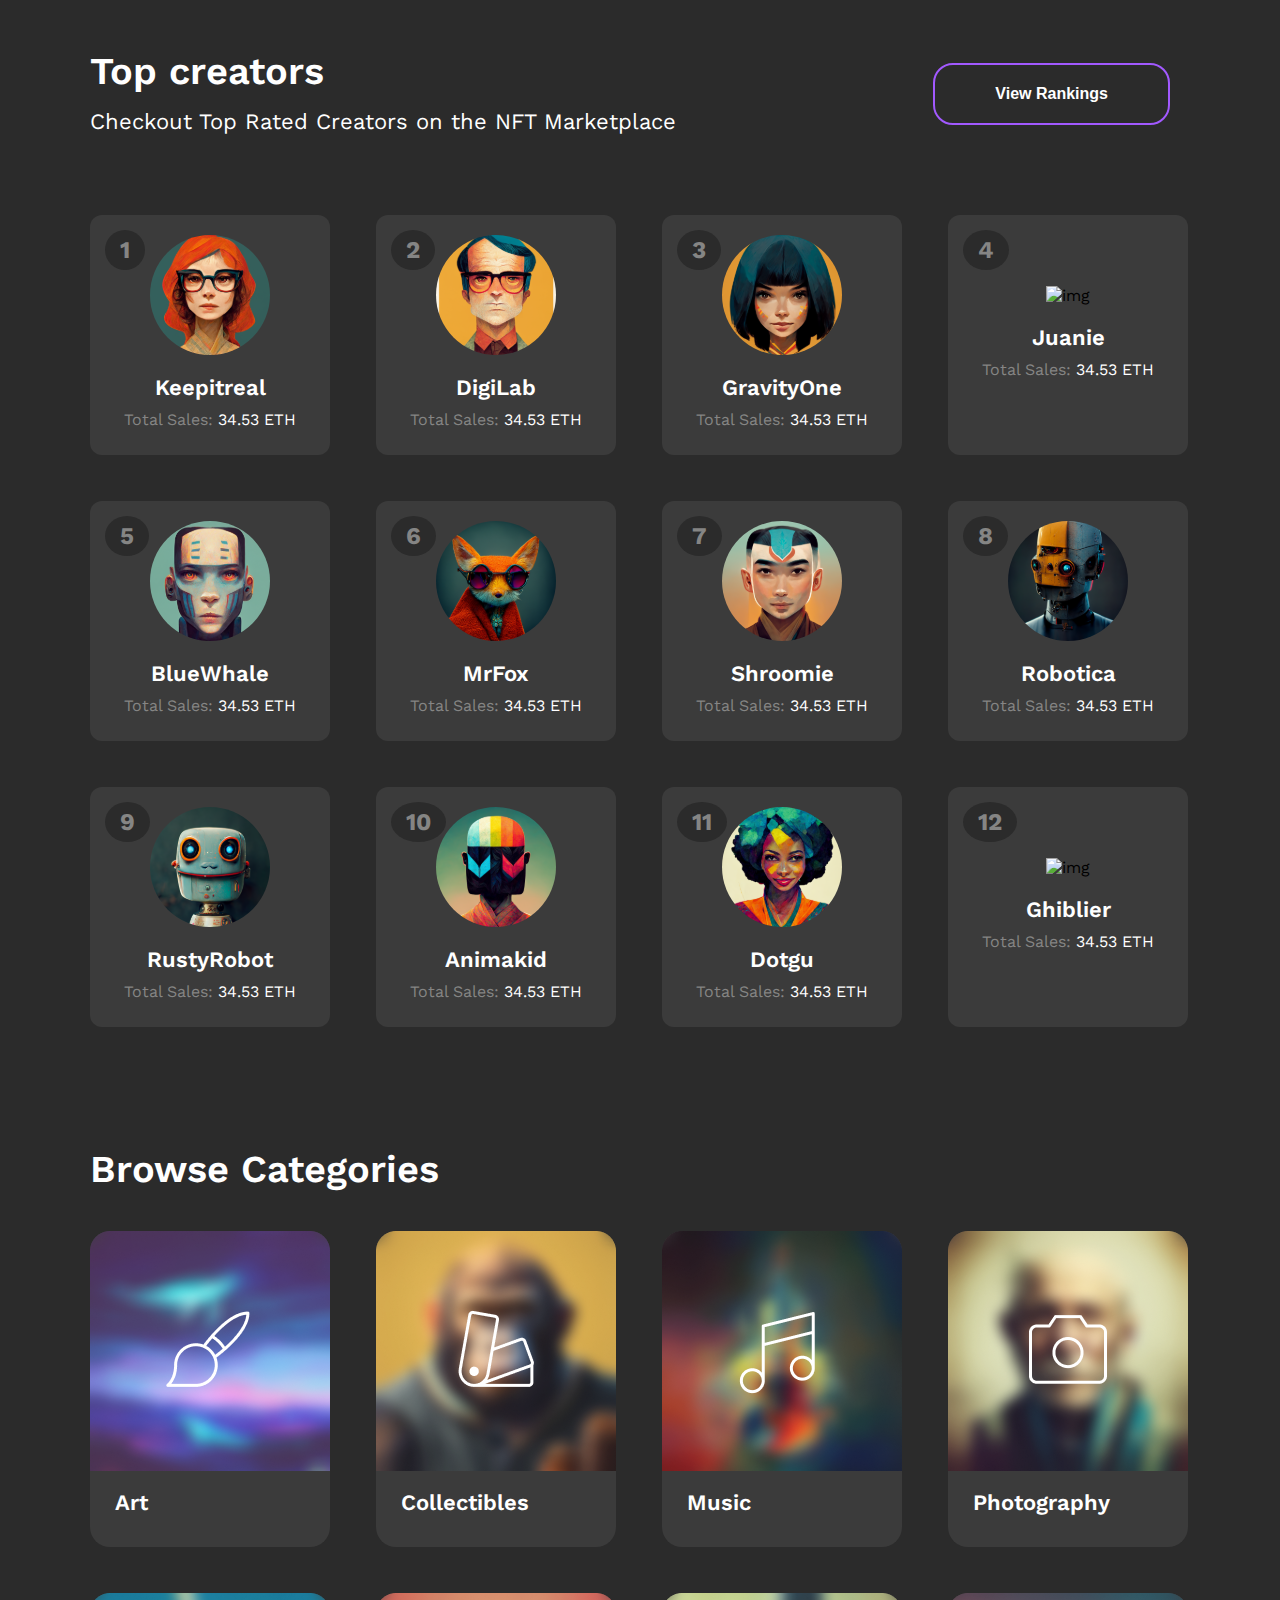
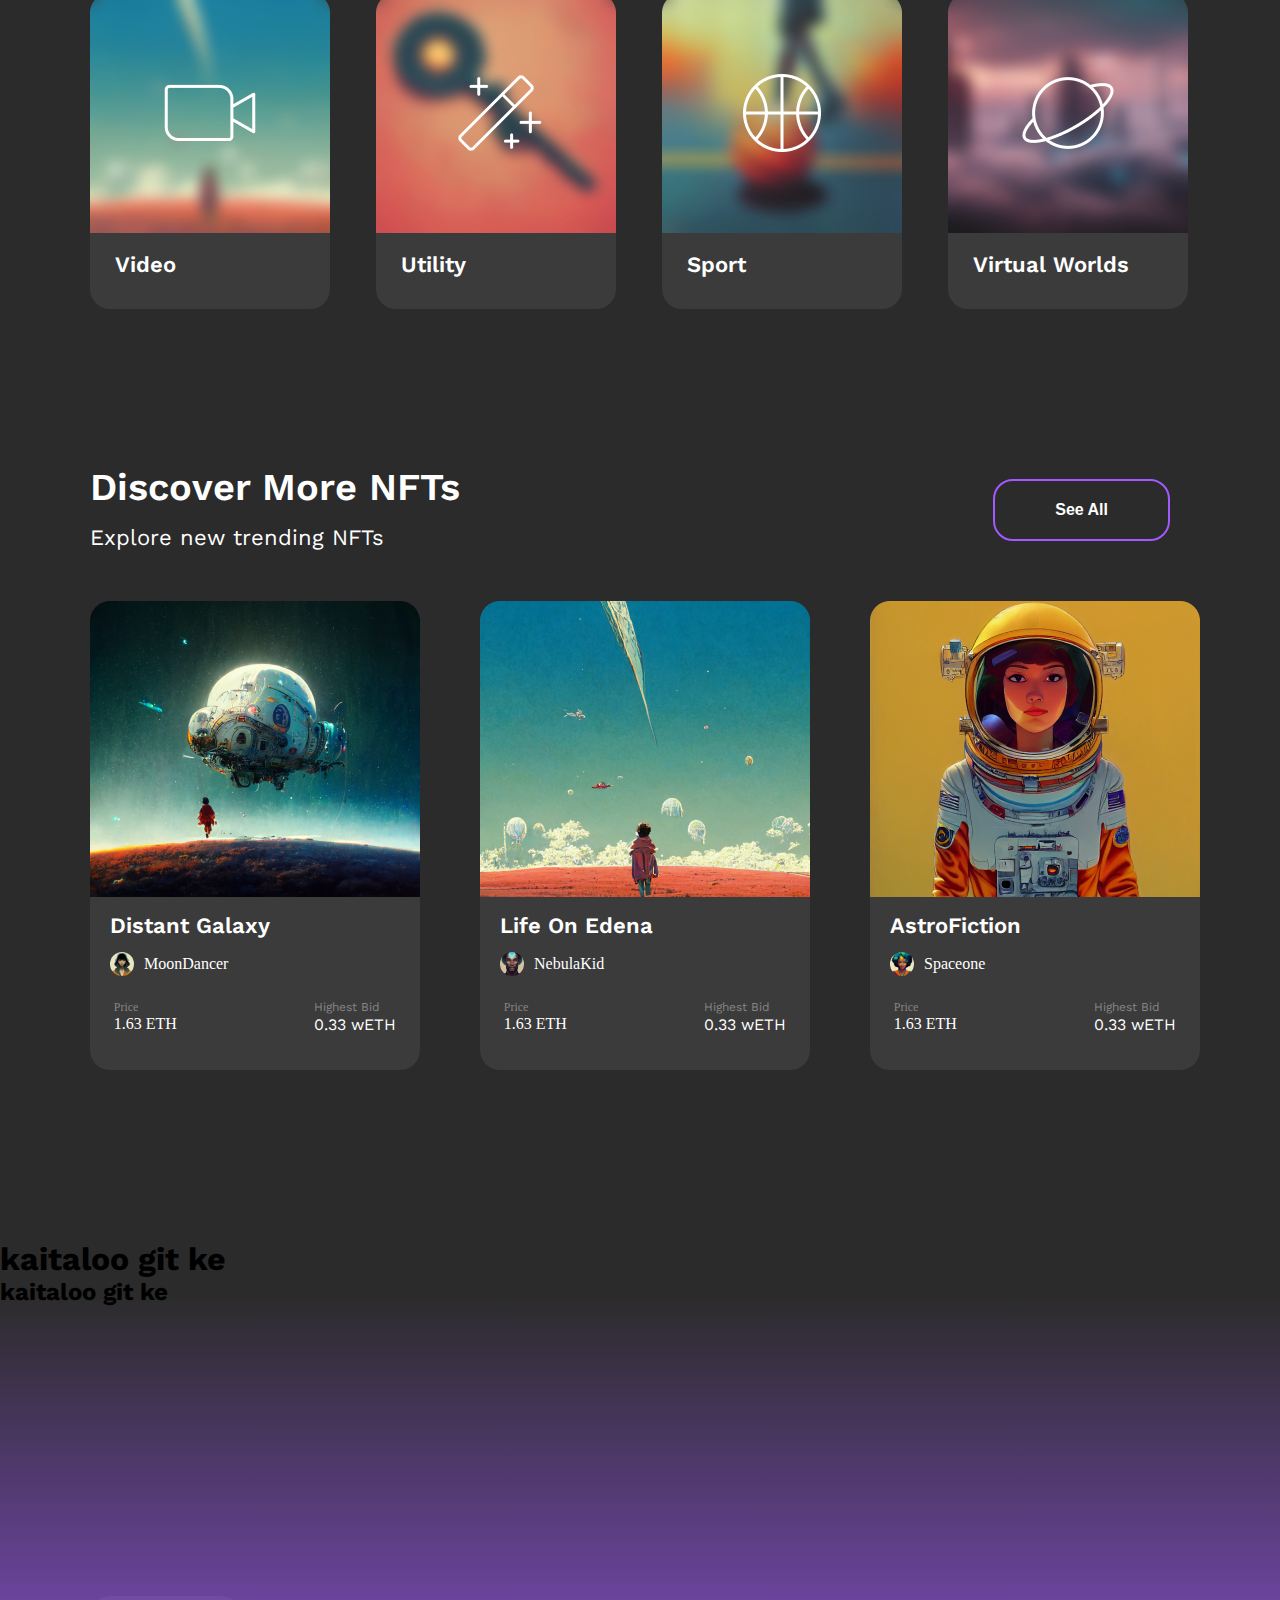
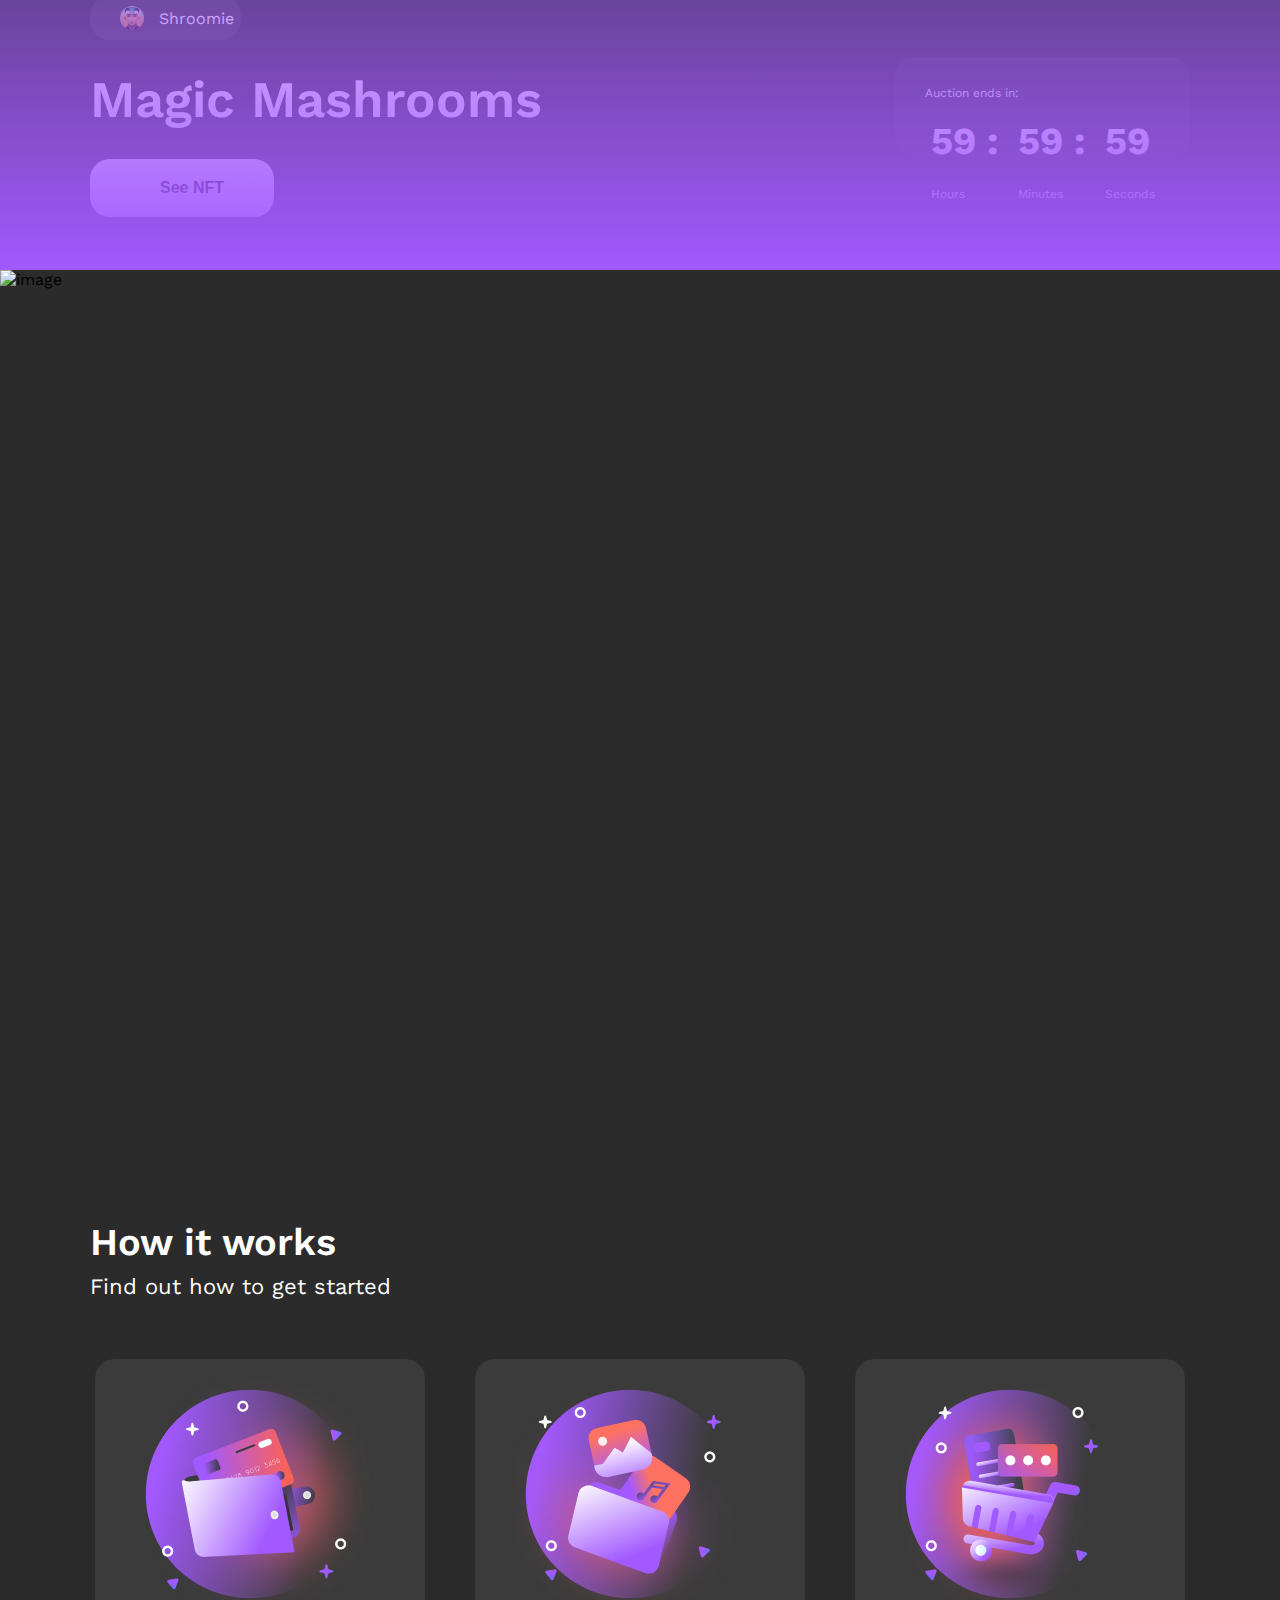
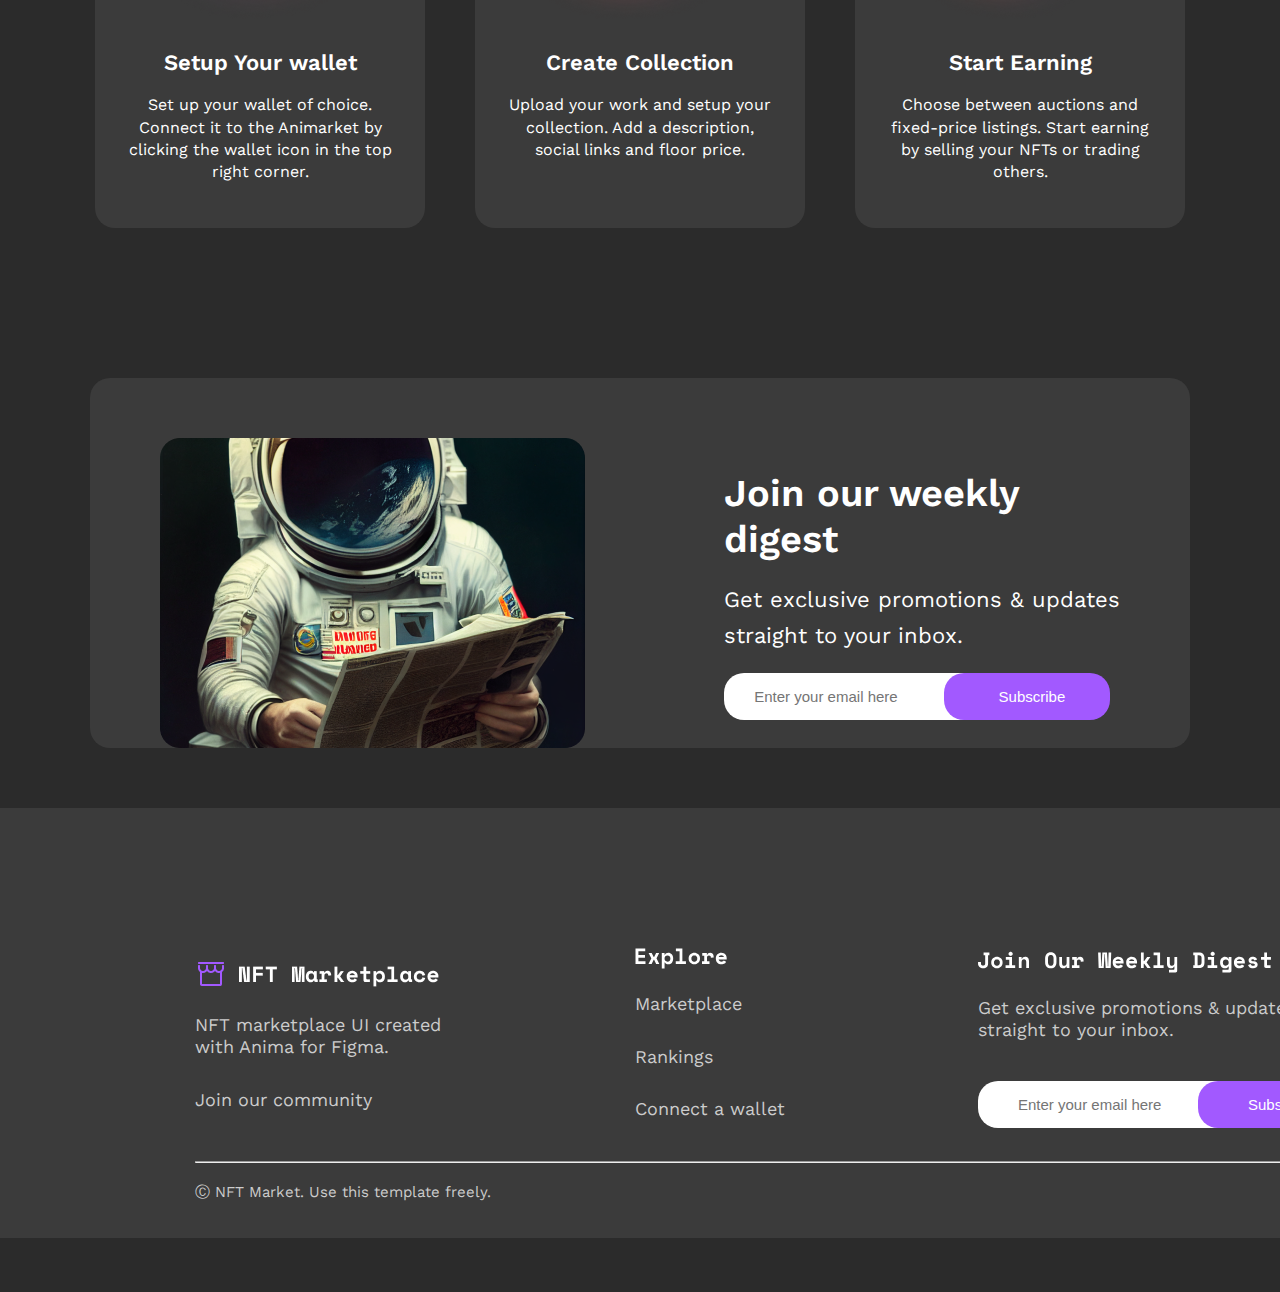
==== commit a070a342: "kaitaloo" ====
--- a/index.html
+++ b/index.html
@@ -312,6 +312,7 @@
     </section>
     <section id="auction">
         <h1>kaitaloo git ke</h1>
+        <h2>kaitaloo git ke</h2>
         <div class="container">
             <div class="auction-shadow"></div>
             <div class="auction">
